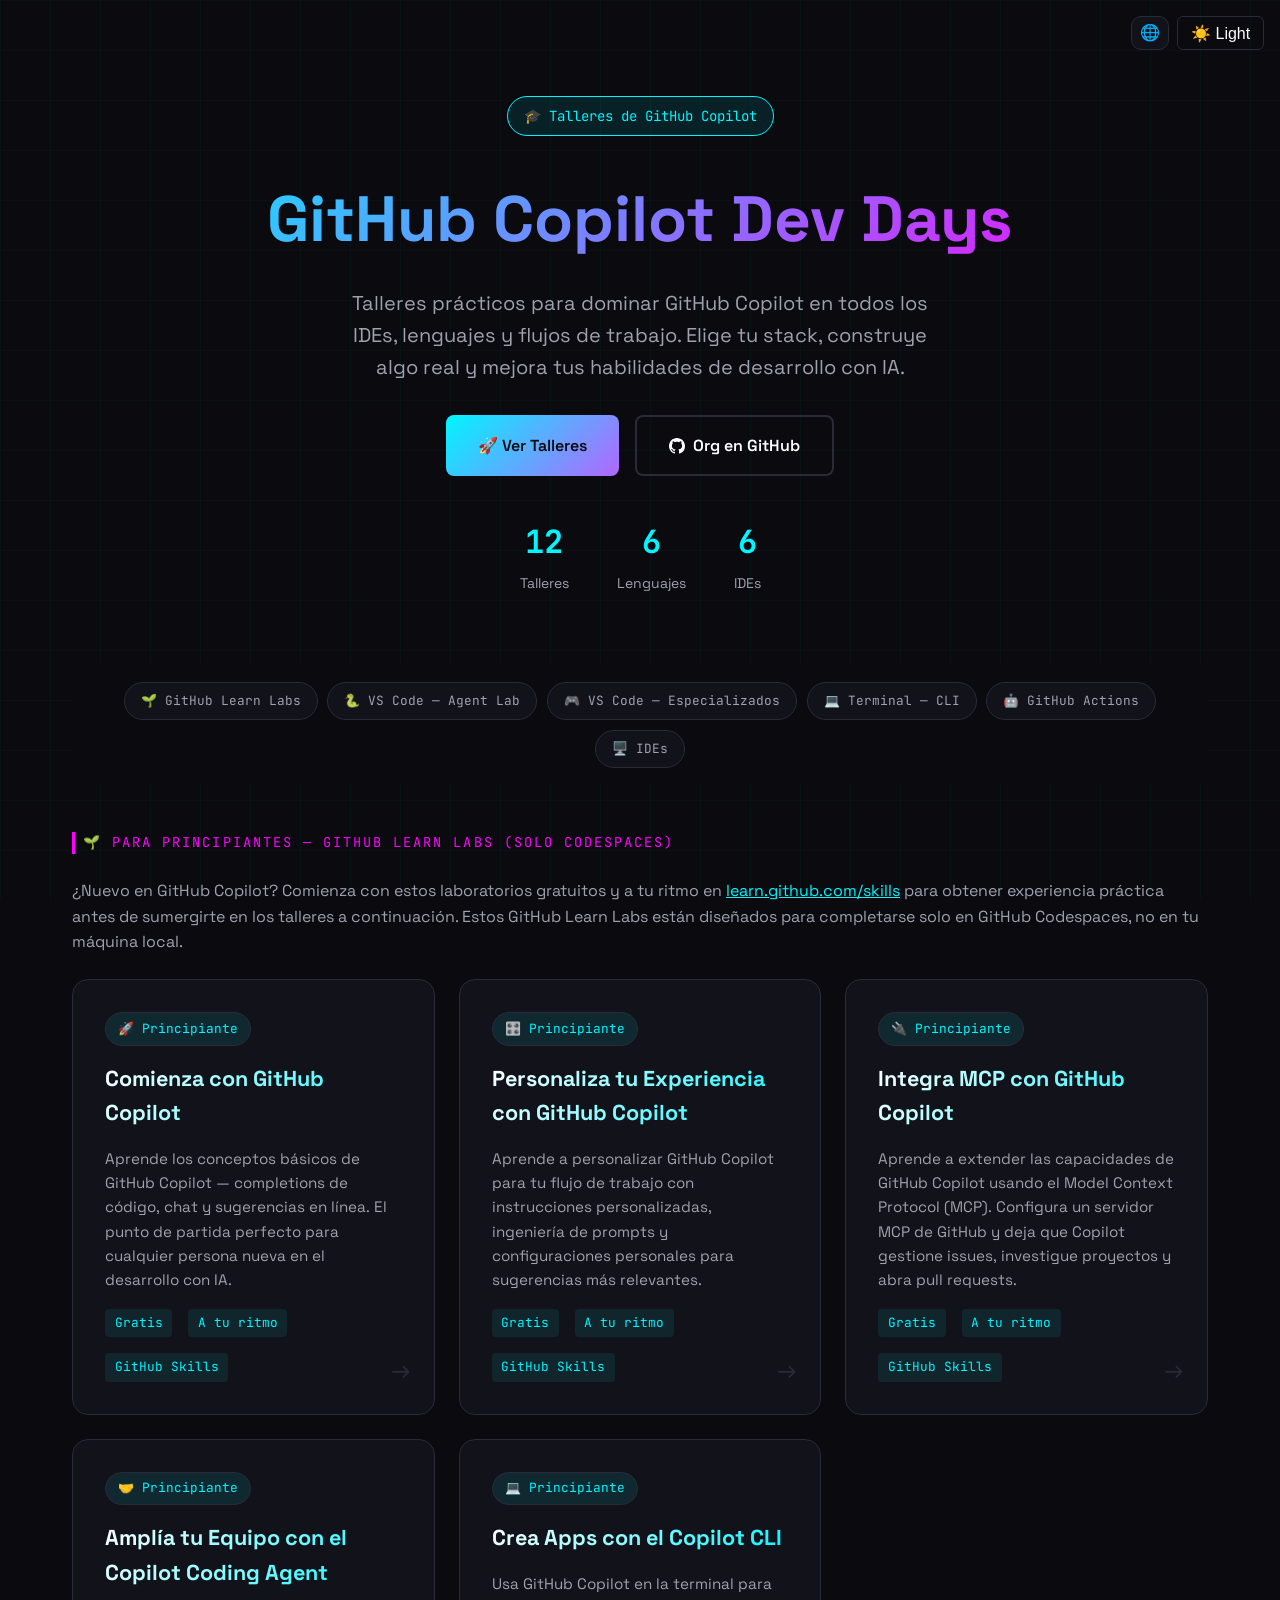
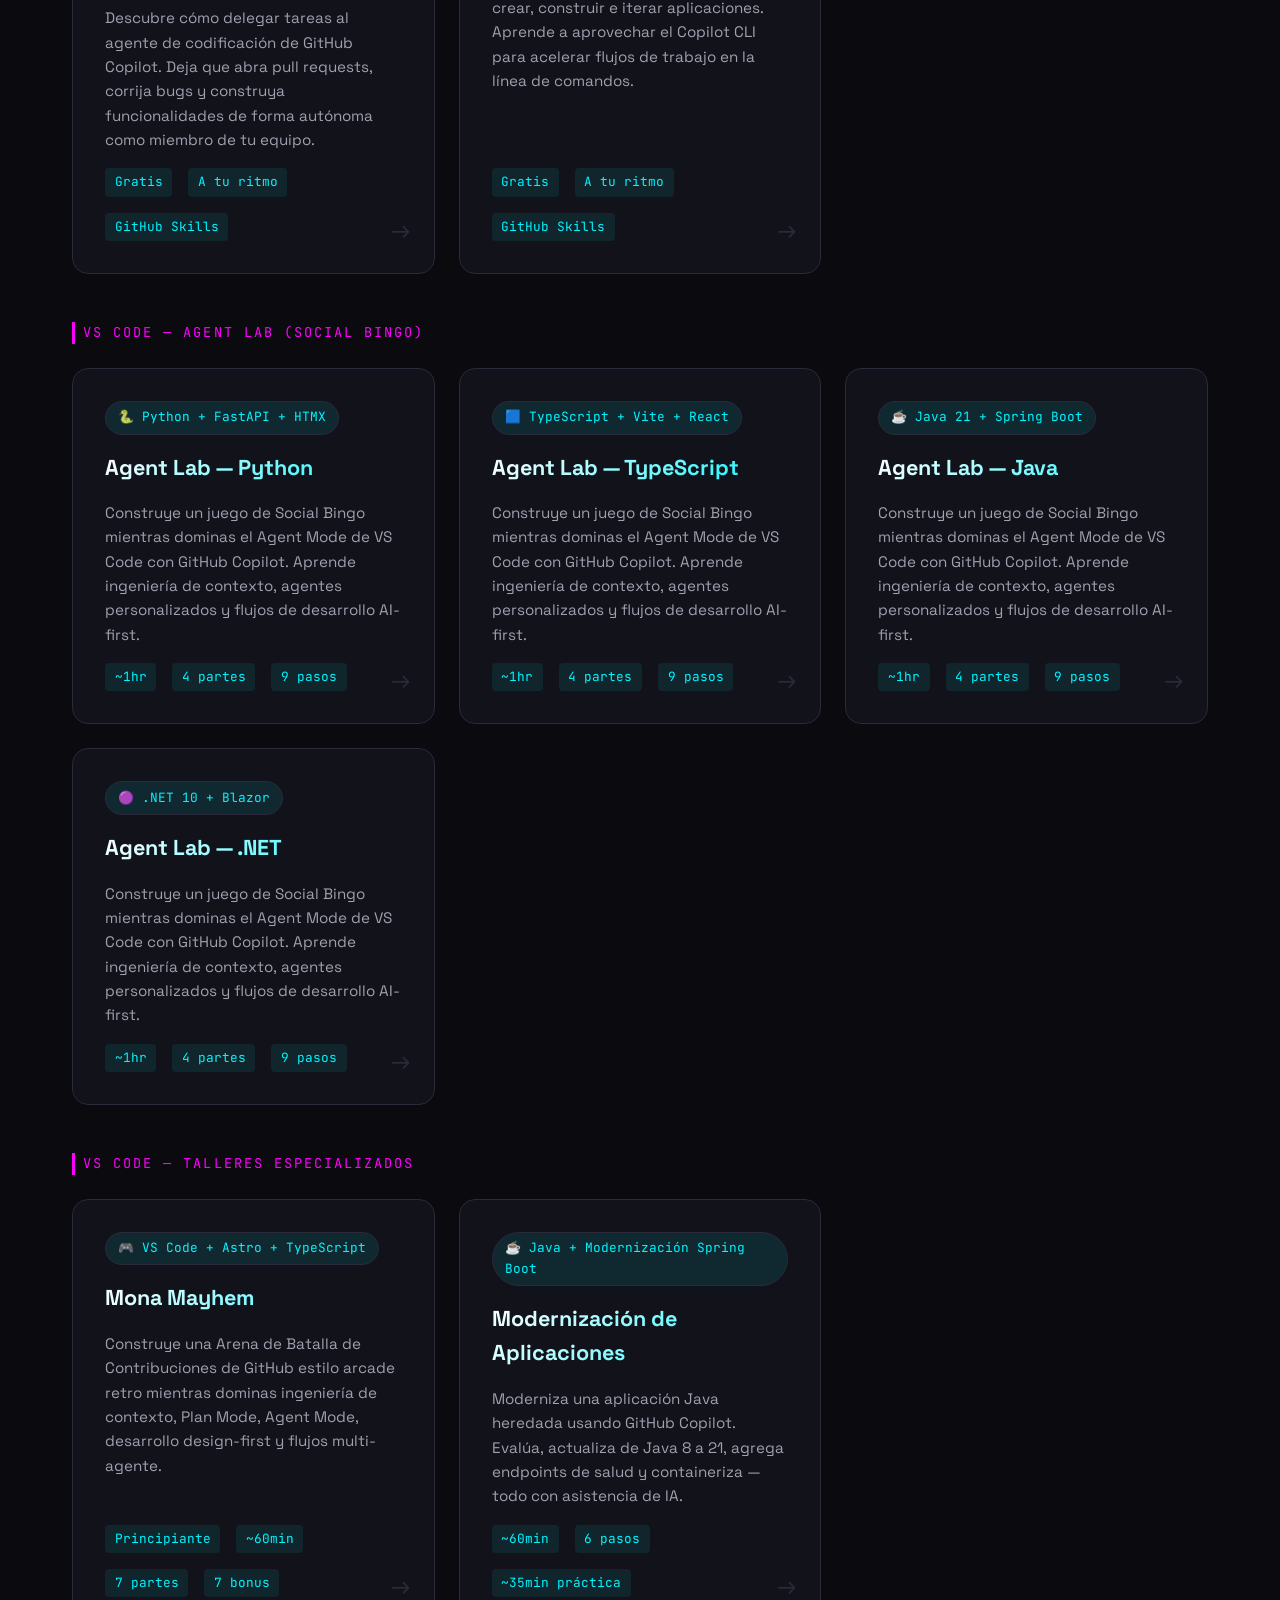
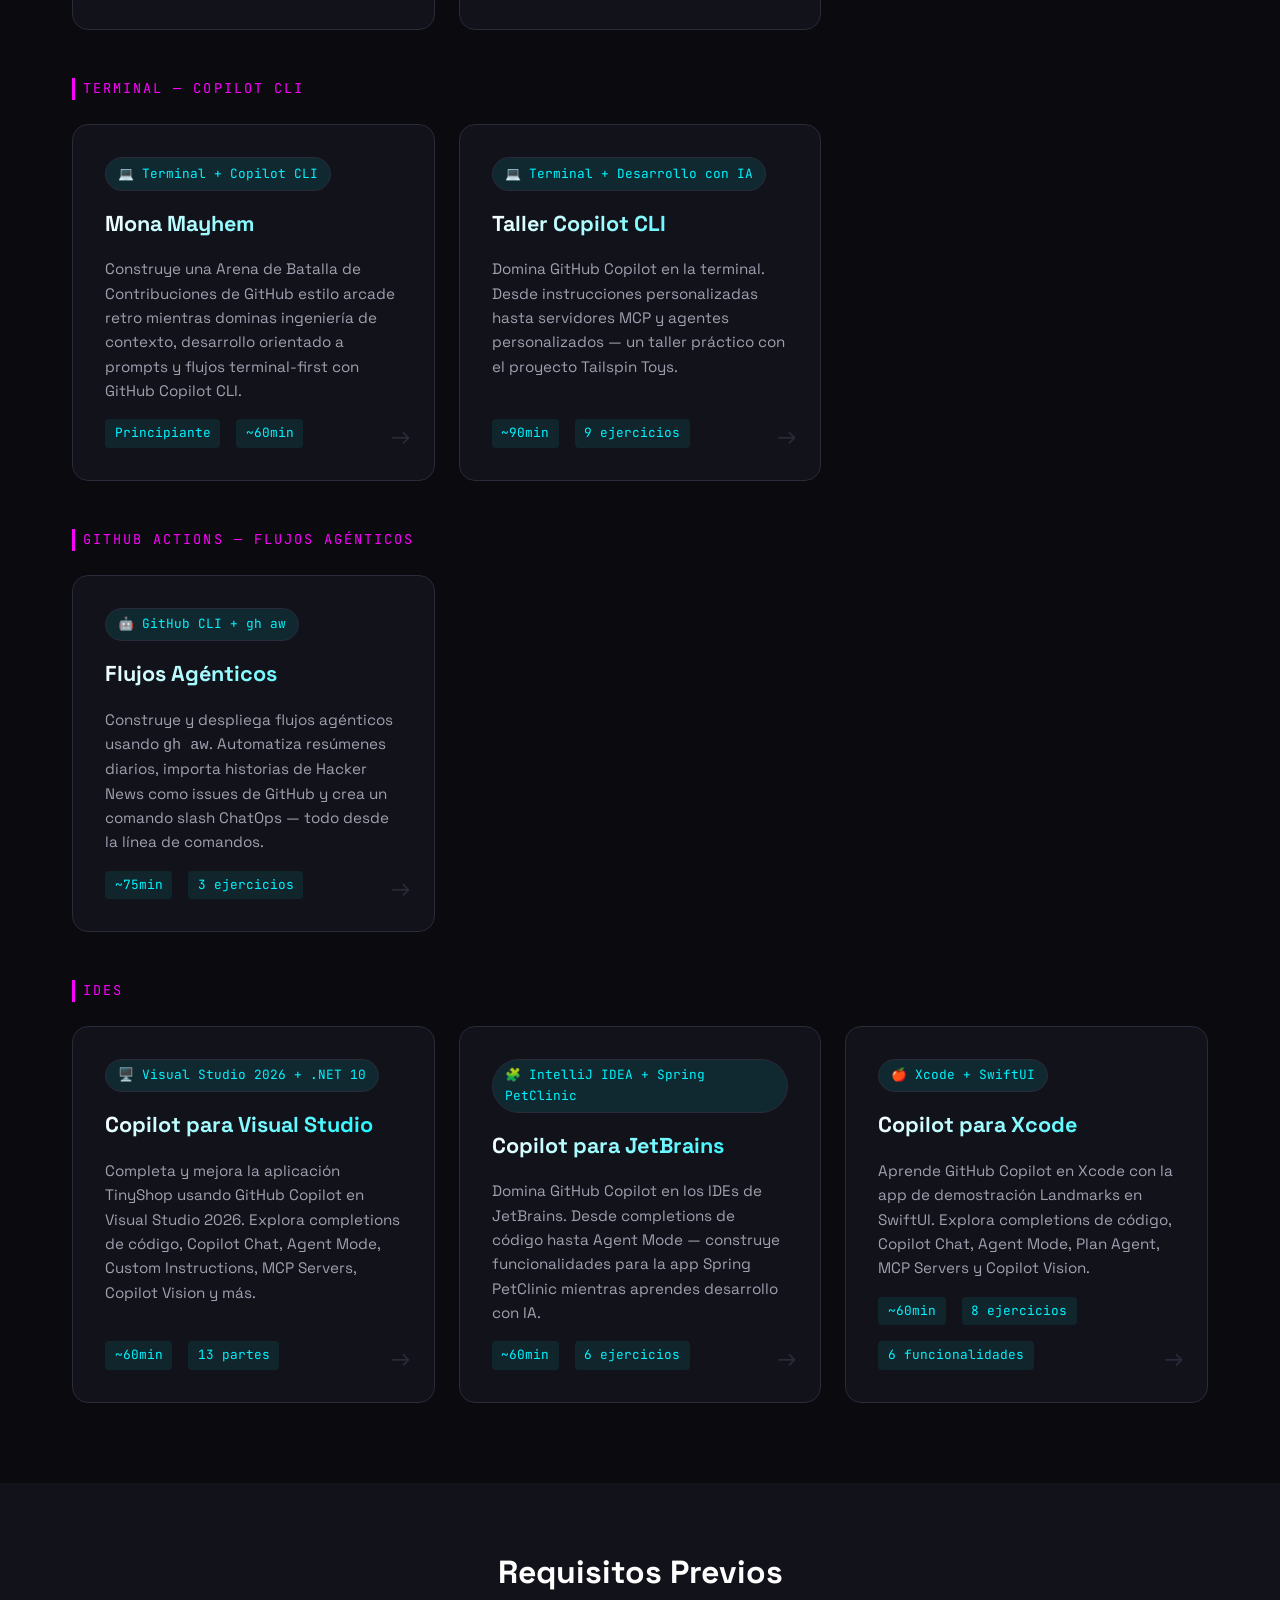
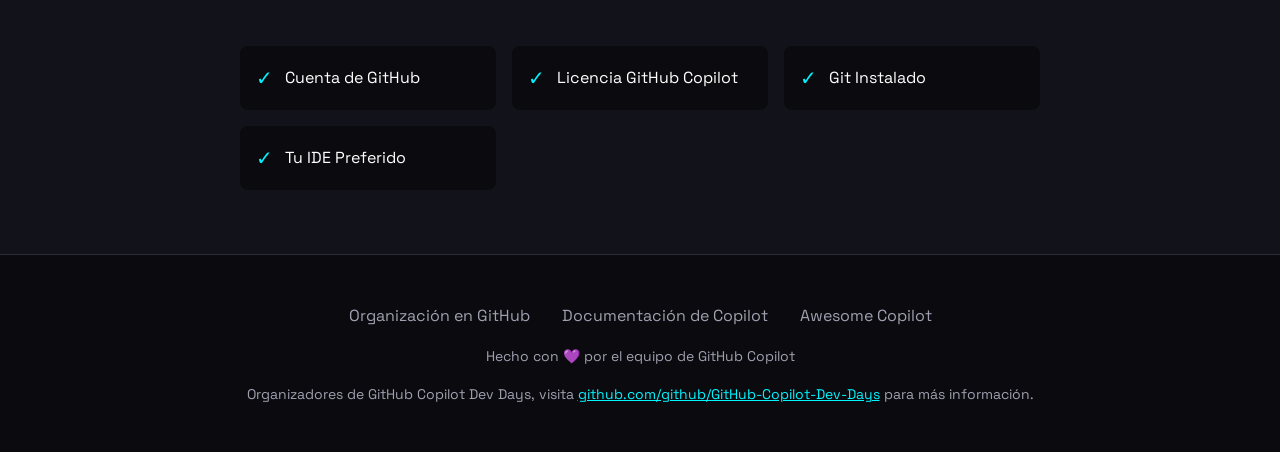
==== es/index.html @ 0be48397 "Add Brazilian Portuguese (pt_BR) and Spanish (es) localization - Locale picker UI (🌐 globe dropdown)" ====
<!DOCTYPE html>
<html lang="es">
<head>
    <!-- Google tag (gtag.js) -->
    <script async src="https://www.googletagmanager.com/gtag/js?id=G-LSC44NDPLQ"></script>
    <script>
      window.dataLayer = window.dataLayer || [];
      function gtag(){dataLayer.push(arguments);}
      gtag('js', new Date());
      gtag('config', 'G-LSC44NDPLQ');
    </script>
    <meta charset="UTF-8">
    <meta name="viewport" content="width=device-width, initial-scale=1.0">
    <title>GitHub Copilot Dev Days</title>
    <link rel="preconnect" href="https://fonts.googleapis.com">
    <link href="https://fonts.googleapis.com/css2?family=Space+Grotesk:wght@400;500;600;700&family=JetBrains+Mono:wght@400;600&display=swap" rel="stylesheet">
    <link rel="stylesheet" href="../styles.css">
    <link rel="stylesheet" href="../light-theme.css">
    <script src="../theme-toggle.js"></script>
    <link rel="alternate" hreflang="en" href="https://copilot-dev-days.github.io/">
    <link rel="alternate" hreflang="pt-BR" href="https://copilot-dev-days.github.io/pt_BR/">
    <link rel="alternate" hreflang="es" href="https://copilot-dev-days.github.io/es/">
    <link rel="alternate" hreflang="x-default" href="https://copilot-dev-days.github.io/">
    <style>
        .workshop-grid { display: grid; grid-template-columns: repeat(auto-fill, minmax(340px, 1fr)); gap: 1.5rem; max-width: 1200px; margin: 0 auto; }
        .workshop-card { background: var(--bg-card); border: 1px solid var(--border-color); border-radius: 16px; padding: 2rem; text-decoration: none; color: inherit; transition: all 0.3s ease; display: flex; flex-direction: column; gap: 1rem; position: relative; overflow: hidden; }
        .workshop-card:hover { border-color: var(--neon-magenta); transform: translateY(-6px); box-shadow: 0 20px 60px rgba(255,0,255,0.15); }
        .workshop-card::before { content: ''; position: absolute; top: 0; left: 0; right: 0; height: 3px; background: linear-gradient(90deg, var(--neon-cyan), var(--neon-magenta)); opacity: 0; transition: opacity 0.3s ease; }
        .workshop-card:hover::before { opacity: 1; }
        .card-badge { display: inline-block; padding: 0.35rem 0.75rem; background: rgba(0,245,255,0.1); border: 1px solid var(--border-color); border-radius: 50px; font-size: 0.8rem; color: var(--neon-cyan); font-family: 'JetBrains Mono', monospace; width: fit-content; }
        .card-title { font-size: 1.35rem; font-weight: 700; background: linear-gradient(135deg, var(--text-primary), var(--neon-cyan)); -webkit-background-clip: text; -webkit-text-fill-color: transparent; background-clip: text; }
        .card-desc { color: var(--text-secondary); font-size: 0.95rem; line-height: 1.6; flex: 1; }
        .card-meta { display: flex; gap: 1rem; flex-wrap: wrap; margin-top: auto; }
        .card-tag { font-family: 'JetBrains Mono', monospace; font-size: 0.8rem; color: var(--neon-cyan); padding: 0.25rem 0.6rem; background: rgba(0,245,255,0.08); border-radius: 4px; }
        .card-arrow { position: absolute; bottom: 1.5rem; right: 1.5rem; font-size: 1.5rem; color: var(--border-color); transition: all 0.3s ease; }
        .workshop-card:hover .card-arrow { color: var(--neon-magenta); transform: translateX(4px); }
        .section-subtitle { text-align: center; color: var(--text-secondary); max-width: 700px; margin: -1.5rem auto 3rem; font-size: 1.1rem; }
        .category-label { font-size: 0.85rem; text-transform: uppercase; letter-spacing: 0.15em; color: var(--neon-magenta); font-family: 'JetBrains Mono', monospace; margin-bottom: 1.5rem; padding-left: 0.5rem; border-left: 3px solid var(--neon-magenta); }
        .category-section { margin-bottom: 3rem; scroll-margin-top: 5rem; }
        .learn-labs-intro { text-align: left; margin: 0 0 1.5rem; color: var(--text-secondary); font-size: 1rem; line-height: 1.6; }
        .category-nav { display: flex; flex-wrap: wrap; justify-content: center; gap: 0.6rem; max-width: 1200px; margin: 0 auto 3rem; padding: 0 2rem; position: sticky; top: 0; z-index: 100; background: var(--bg-dark); padding-top: 1rem; padding-bottom: 1rem; }
        [data-theme="light"] .category-nav { background: var(--bg-dark); }
        .category-pill { display: inline-flex; align-items: center; gap: 0.4rem; padding: 0.5rem 1rem; background: var(--bg-card); border: 1px solid var(--border-color); border-radius: 50px; color: var(--text-secondary); font-family: 'JetBrains Mono', monospace; font-size: 0.8rem; text-decoration: none; transition: all 0.3s ease; cursor: pointer; white-space: nowrap; }
        .category-pill:hover, .category-pill.active { border-color: var(--neon-cyan); color: var(--neon-cyan); background: rgba(0,245,255,0.08); }
        @media (max-width: 768px) { .category-nav { gap: 0.4rem; } .category-pill { font-size: 0.7rem; padding: 0.4rem 0.75rem; } }
        .org-link { display: inline-flex; align-items: center; gap: 0.5rem; color: var(--text-secondary); text-decoration: none; font-size: 0.9rem; transition: color 0.3s ease; }
        .org-link:hover { color: var(--neon-cyan); }
        .org-link svg { width: 20px; height: 20px; fill: currentColor; }
        @media (max-width: 768px) {
            .workshop-grid { grid-template-columns: 1fr; }
        }
    </style>
</head>
<body>
    <div style="position:fixed;top:1rem;right:1rem;z-index:1000;display:flex;gap:0.5rem;align-items:center;">
        <div class="locale-picker" id="localePicker">
            <button type="button" class="locale-toggle" aria-haspopup="listbox" aria-expanded="false" aria-label="Seleccionar idioma">🌐</button>
            <ul role="listbox" aria-label="Idioma">
                <li role="option" data-locale="en" aria-selected="false">🇬🇧 English</li>
                <li role="option" data-locale="es" aria-selected="true" class="active">🇪🇸 Español</li>
                <li role="option" data-locale="pt-BR" aria-selected="false">🇧🇷 Português (Brasil)</li>
            </ul>
        </div>
        <button class="theme-toggle" onclick="toggleTheme()">☀️ Light</button>
    </div>

    <section class="hero">
        <div class="container">
            <div class="hero-badge">🎓 Talleres de GitHub Copilot</div>
            <h1>GitHub Copilot Dev Days</h1>
            <p class="hero-subtitle">Talleres prácticos para dominar GitHub Copilot en todos los IDEs, lenguajes y flujos de trabajo. Elige tu stack, construye algo real y mejora tus habilidades de desarrollo con IA.</p>
            <div class="hero-cta">
                <a href="#workshops" class="btn btn-primary">🚀 Ver Talleres</a>
                <a href="https://github.com/copilot-dev-days" class="btn btn-secondary" target="_blank">
                    <svg width="16" height="16" viewBox="0 0 16 16" fill="currentColor"><path d="M8 0C3.58 0 0 3.58 0 8c0 3.54 2.29 6.53 5.47 7.59.4.07.55-.17.55-.38 0-.19-.01-.82-.01-1.49-2.01.37-2.53-.49-2.69-.94-.09-.23-.48-.94-.82-1.13-.28-.15-.68-.52-.01-.53.63-.01 1.08.58 1.23.82.72 1.21 1.87.87 2.33.66.07-.52.28-.87.51-1.07-1.78-.2-3.64-.89-3.64-3.95 0-.87.31-1.59.82-2.15-.08-.2-.36-1.02.08-2.12 0 0 .67-.21 2.2.82.64-.18 1.32-.27 2-.27.68 0 1.36.09 2 .27 1.53-1.04 2.2-.82 2.2-.82.44 1.1.16 1.92.08 2.12.51.56.82 1.27.82 2.15 0 3.07-1.87 3.75-3.65 3.95.29.25.54.73.54 1.48 0 1.07-.01 1.93-.01 2.2 0 .21.15.46.55.38A8.013 8.013 0 0016 8c0-4.42-3.58-8-8-8z"/></svg>
                    Org en GitHub
                </a>
            </div>
            <div class="stats">
                <div class="stat">
                    <div class="stat-value">12</div>
                    <div class="stat-label">Talleres</div>
                </div>
                <div class="stat">
                    <div class="stat-value">6</div>
                    <div class="stat-label">Lenguajes</div>
                </div>
                <div class="stat">
                    <div class="stat-value">6</div>
                    <div class="stat-label">IDEs</div>
                </div>
            </div>
        </div>
    </section>

    <section class="features" id="workshops">
        <div class="container">
            <nav class="category-nav" aria-label="Categorías de talleres">
                <a href="#cat-learn-labs" class="category-pill">🌱 GitHub Learn Labs</a>
                <a href="#cat-agent-lab" class="category-pill">🐍 VS Code — Agent Lab</a>
                <a href="#cat-specialized" class="category-pill">🎮 VS Code — Especializados</a>
                <a href="#cat-terminal" class="category-pill">💻 Terminal — CLI</a>
                <a href="#cat-actions" class="category-pill">🤖 GitHub Actions</a>
                <a href="#cat-ides" class="category-pill">🖥️ IDEs</a>
            </nav>

            <div class="category-section" id="cat-learn-labs">
                <div class="category-label">🌱 Para Principiantes — GitHub Learn Labs (solo Codespaces)</div>
                <p class="learn-labs-intro">¿Nuevo en GitHub Copilot? Comienza con estos laboratorios gratuitos y a tu ritmo en <a href="https://learn.github.com/skills" target="_blank" style="color:var(--neon-cyan);">learn.github.com/skills</a> para obtener experiencia práctica antes de sumergirte en los talleres a continuación. Estos GitHub Learn Labs están diseñados para completarse solo en GitHub Codespaces, no en tu máquina local.</p>
                <div class="workshop-grid">
                    <a href="https://github.com/skills/getting-started-with-github-copilot" class="workshop-card" target="_blank">
                        <span class="card-badge">🚀 Principiante</span>
                        <div class="card-title">Comienza con GitHub Copilot</div>
                        <p class="card-desc">Aprende los conceptos básicos de GitHub Copilot — completions de código, chat y sugerencias en línea. El punto de partida perfecto para cualquier persona nueva en el desarrollo con IA.</p>
                        <div class="card-meta">
                            <span class="card-tag">Gratis</span>
                            <span class="card-tag">A tu ritmo</span>
                            <span class="card-tag">GitHub Skills</span>
                        </div>
                        <span class="card-arrow">→</span>
                    </a>
                    <a href="https://github.com/skills/customize-your-github-copilot-experience" class="workshop-card" target="_blank">
                        <span class="card-badge">🎛️ Principiante</span>
                        <div class="card-title">Personaliza tu Experiencia con GitHub Copilot</div>
                        <p class="card-desc">Aprende a personalizar GitHub Copilot para tu flujo de trabajo con instrucciones personalizadas, ingeniería de prompts y configuraciones personales para sugerencias más relevantes.</p>
                        <div class="card-meta">
                            <span class="card-tag">Gratis</span>
                            <span class="card-tag">A tu ritmo</span>
                            <span class="card-tag">GitHub Skills</span>
                        </div>
                        <span class="card-arrow">→</span>
                    </a>
                    <a href="https://github.com/skills/integrate-mcp-with-copilot" class="workshop-card" target="_blank">
                        <span class="card-badge">🔌 Principiante</span>
                        <div class="card-title">Integra MCP con GitHub Copilot</div>
                        <p class="card-desc">Aprende a extender las capacidades de GitHub Copilot usando el Model Context Protocol (MCP). Configura un servidor MCP de GitHub y deja que Copilot gestione issues, investigue proyectos y abra pull requests.</p>
                        <div class="card-meta">
                            <span class="card-tag">Gratis</span>
                            <span class="card-tag">A tu ritmo</span>
                            <span class="card-tag">GitHub Skills</span>
                        </div>
                        <span class="card-arrow">→</span>
                    </a>
                    <a href="https://github.com/skills/expand-your-team-with-copilot" class="workshop-card" target="_blank">
                        <span class="card-badge">🤝 Principiante</span>
                        <div class="card-title">Amplía tu Equipo con el Copilot Coding Agent</div>
                        <p class="card-desc">Descubre cómo delegar tareas al agente de codificación de GitHub Copilot. Deja que abra pull requests, corrija bugs y construya funcionalidades de forma autónoma como miembro de tu equipo.</p>
                        <div class="card-meta">
                            <span class="card-tag">Gratis</span>
                            <span class="card-tag">A tu ritmo</span>
                            <span class="card-tag">GitHub Skills</span>
                        </div>
                        <span class="card-arrow">→</span>
                    </a>
                    <a href="https://github.com/skills/create-applications-with-the-copilot-cli" class="workshop-card" target="_blank">
                        <span class="card-badge">💻 Principiante</span>
                        <div class="card-title">Crea Apps con el Copilot CLI</div>
                        <p class="card-desc">Usa GitHub Copilot en la terminal para crear, construir e iterar aplicaciones. Aprende a aprovechar el Copilot CLI para acelerar flujos de trabajo en la línea de comandos.</p>
                        <div class="card-meta">
                            <span class="card-tag">Gratis</span>
                            <span class="card-tag">A tu ritmo</span>
                            <span class="card-tag">GitHub Skills</span>
                        </div>
                        <span class="card-arrow">→</span>
                    </a>
                </div>
            </div>

            <div class="category-section" id="cat-agent-lab">
                <div class="category-label">VS Code — Agent Lab (Social Bingo)</div>
                <div class="workshop-grid">
                    <a href="https://copilot-dev-days.github.io/agent-lab-python/es/" class="workshop-card">
                        <span class="card-badge">🐍 Python + FastAPI + HTMX</span>
                        <div class="card-title">Agent Lab — Python</div>
                        <p class="card-desc">Construye un juego de Social Bingo mientras dominas el Agent Mode de VS Code con GitHub Copilot. Aprende ingeniería de contexto, agentes personalizados y flujos de desarrollo AI-first.</p>
                        <div class="card-meta">
                            <span class="card-tag">~1hr</span>
                            <span class="card-tag">4 partes</span>
                            <span class="card-tag">9 pasos</span>
                        </div>
                        <span class="card-arrow">→</span>
                    </a>
                    <a href="https://copilot-dev-days.github.io/agent-lab-typescript/es/" class="workshop-card">
                        <span class="card-badge">🟦 TypeScript + Vite + React</span>
                        <div class="card-title">Agent Lab — TypeScript</div>
                        <p class="card-desc">Construye un juego de Social Bingo mientras dominas el Agent Mode de VS Code con GitHub Copilot. Aprende ingeniería de contexto, agentes personalizados y flujos de desarrollo AI-first.</p>
                        <div class="card-meta">
                            <span class="card-tag">~1hr</span>
                            <span class="card-tag">4 partes</span>
                            <span class="card-tag">9 pasos</span>
                        </div>
                        <span class="card-arrow">→</span>
                    </a>
                    <a href="https://copilot-dev-days.github.io/agent-lab-java/es/" class="workshop-card">
                        <span class="card-badge">☕ Java 21 + Spring Boot</span>
                        <div class="card-title">Agent Lab — Java</div>
                        <p class="card-desc">Construye un juego de Social Bingo mientras dominas el Agent Mode de VS Code con GitHub Copilot. Aprende ingeniería de contexto, agentes personalizados y flujos de desarrollo AI-first.</p>
                        <div class="card-meta">
                            <span class="card-tag">~1hr</span>
                            <span class="card-tag">4 partes</span>
                            <span class="card-tag">9 pasos</span>
                        </div>
                        <span class="card-arrow">→</span>
                    </a>
                    <a href="https://copilot-dev-days.github.io/agent-lab-dotnet/es/" class="workshop-card">
                        <span class="card-badge">🟣 .NET 10 + Blazor</span>
                        <div class="card-title">Agent Lab — .NET</div>
                        <p class="card-desc">Construye un juego de Social Bingo mientras dominas el Agent Mode de VS Code con GitHub Copilot. Aprende ingeniería de contexto, agentes personalizados y flujos de desarrollo AI-first.</p>
                        <div class="card-meta">
                            <span class="card-tag">~1hr</span>
                            <span class="card-tag">4 partes</span>
                            <span class="card-tag">9 pasos</span>
                        </div>
                        <span class="card-arrow">→</span>
                    </a>
                </div>
            </div>

            <div class="category-section" id="cat-specialized">
                <div class="category-label">VS Code — Talleres Especializados</div>
                <div class="workshop-grid">
                    <a href="https://copilot-dev-days.github.io/mona-mayhem/?track=vscode" class="workshop-card">
                        <span class="card-badge">🎮 VS Code + Astro + TypeScript</span>
                        <div class="card-title">Mona Mayhem</div>
                        <p class="card-desc">Construye una Arena de Batalla de Contribuciones de GitHub estilo arcade retro mientras dominas ingeniería de contexto, Plan Mode, Agent Mode, desarrollo design-first y flujos multi-agente.</p>
                        <div class="card-meta">
                            <span class="card-tag">Principiante</span>
                            <span class="card-tag">~60min</span>
                            <span class="card-tag">7 partes</span>
                            <span class="card-tag">7 bonus</span>
                        </div>
                        <span class="card-arrow">→</span>
                    </a>
                    <a href="https://copilot-dev-days.github.io/appmod-workshop-java/es/" class="workshop-card">
                        <span class="card-badge">☕ Java + Modernización Spring Boot</span>
                        <div class="card-title">Modernización de Aplicaciones</div>
                        <p class="card-desc">Moderniza una aplicación Java heredada usando GitHub Copilot. Evalúa, actualiza de Java 8 a 21, agrega endpoints de salud y containeriza — todo con asistencia de IA.</p>
                        <div class="card-meta">
                            <span class="card-tag">~60min</span>
                            <span class="card-tag">6 pasos</span>
                            <span class="card-tag">~35min práctica</span>
                        </div>
                        <span class="card-arrow">→</span>
                    </a>
                </div>
            </div>

            <div class="category-section" id="cat-terminal">
                <div class="category-label">Terminal — Copilot CLI</div>
                <div class="workshop-grid">
                    <a href="https://copilot-dev-days.github.io/mona-mayhem/?track=cli" class="workshop-card">
                        <span class="card-badge">💻 Terminal + Copilot CLI</span>
                        <div class="card-title">Mona Mayhem</div>
                        <p class="card-desc">Construye una Arena de Batalla de Contribuciones de GitHub estilo arcade retro mientras dominas ingeniería de contexto, desarrollo orientado a prompts y flujos terminal-first con GitHub Copilot CLI.</p>
                        <div class="card-meta">
                            <span class="card-tag">Principiante</span>
                            <span class="card-tag">~60min</span>
                        </div>
                        <span class="card-arrow">→</span>
                    </a>
                    <a href="https://copilot-dev-days.github.io/tailspin-toys-workshop/es/" class="workshop-card">
                        <span class="card-badge">💻 Terminal + Desarrollo con IA</span>
                        <div class="card-title">Taller Copilot CLI</div>
                        <p class="card-desc">Domina GitHub Copilot en la terminal. Desde instrucciones personalizadas hasta servidores MCP y agentes personalizados — un taller práctico con el proyecto Tailspin Toys.</p>
                        <div class="card-meta">
                            <span class="card-tag">~90min</span>
                            <span class="card-tag">9 ejercicios</span>
                        </div>
                        <span class="card-arrow">→</span>
                    </a>
                </div>
            </div>

            <div class="category-section" id="cat-actions">
                <div class="category-label">GitHub Actions — Flujos Agénticos</div>
                <div class="workshop-grid">
                    <a href="https://copilot-dev-days.github.io/agentic-workflows-workshop/es/" class="workshop-card">
                        <span class="card-badge">🤖 GitHub CLI + gh aw</span>
                        <div class="card-title">Flujos Agénticos</div>
                        <p class="card-desc">Construye y despliega flujos agénticos usando <code>gh aw</code>. Automatiza resúmenes diarios, importa historias de Hacker News como issues de GitHub y crea un comando slash ChatOps — todo desde la línea de comandos.</p>
                        <div class="card-meta">
                            <span class="card-tag">~75min</span>
                            <span class="card-tag">3 ejercicios</span>
                        </div>
                        <span class="card-arrow">→</span>
                    </a>
                </div>
            </div>

            <div class="category-section" id="cat-ides">
                <div class="category-label">IDEs</div>
                <div class="workshop-grid">
                    <a href="https://dotnet-presentations.github.io/visual-studio-github-copilot-lab/" class="workshop-card">
                        <span class="card-badge">🖥️ Visual Studio 2026 + .NET 10</span>
                        <div class="card-title">Copilot para Visual Studio</div>
                        <p class="card-desc">Completa y mejora la aplicación TinyShop usando GitHub Copilot en Visual Studio 2026. Explora completions de código, Copilot Chat, Agent Mode, Custom Instructions, MCP Servers, Copilot Vision y más.</p>
                        <div class="card-meta">
                            <span class="card-tag">~60min</span>
                            <span class="card-tag">13 partes</span>
                        </div>
                        <span class="card-arrow">→</span>
                    </a>
                    <a href="https://copilot-dev-days.github.io/jetbrains-workshop/es/" class="workshop-card">
                        <span class="card-badge">🧩 IntelliJ IDEA + Spring PetClinic</span>
                        <div class="card-title">Copilot para JetBrains</div>
                        <p class="card-desc">Domina GitHub Copilot en los IDEs de JetBrains. Desde completions de código hasta Agent Mode — construye funcionalidades para la app Spring PetClinic mientras aprendes desarrollo con IA.</p>
                        <div class="card-meta">
                            <span class="card-tag">~60min</span>
                            <span class="card-tag">6 ejercicios</span>
                        </div>
                        <span class="card-arrow">→</span>
                    </a>
                    <a href="https://copilot-dev-days.github.io/xcode-workshop/es/" class="workshop-card">
                        <span class="card-badge">🍎 Xcode + SwiftUI</span>
                        <div class="card-title">Copilot para Xcode</div>
                        <p class="card-desc">Aprende GitHub Copilot en Xcode con la app de demostración Landmarks en SwiftUI. Explora completions de código, Copilot Chat, Agent Mode, Plan Agent, MCP Servers y Copilot Vision.</p>
                        <div class="card-meta">
                            <span class="card-tag">~60min</span>
                            <span class="card-tag">8 ejercicios</span>
                            <span class="card-tag">6 funcionalidades</span>
                        </div>
                        <span class="card-arrow">→</span>
                    </a>
                </div>
            </div>
        </div>
    </section>

    <section class="prereqs">
        <div class="container">
            <h2 class="section-title">Requisitos Previos</h2>
            <div class="prereqs-grid">
                <div class="prereq-item">
                    <span class="prereq-check">✓</span>
                    <span>Cuenta de GitHub</span>
                </div>
                <div class="prereq-item">
                    <span class="prereq-check">✓</span>
                    <span>Licencia GitHub Copilot</span>
                </div>
                <div class="prereq-item">
                    <span class="prereq-check">✓</span>
                    <span>Git Instalado</span>
                </div>
                <div class="prereq-item">
                    <span class="prereq-check">✓</span>
                    <span>Tu IDE Preferido</span>
                </div>
            </div>
        </div>
    </section>

    <footer>
        <div class="container">
            <div class="footer-links">
                <a href="https://github.com/copilot-dev-days" target="_blank">Organización en GitHub</a>
                <a href="https://docs.github.com/en/copilot" target="_blank">Documentación de Copilot</a>
                <a href="https://github.com/github/awesome-copilot" target="_blank">Awesome Copilot</a>
            </div>
            <p class="footer-credit">Hecho con 💜 por el equipo de GitHub Copilot</p>
            <p class="footer-credit" style="margin-top: 1rem;">Organizadores de GitHub Copilot Dev Days, visita <a href="https://github.com/github/GitHub-Copilot-Dev-Days/" target="_blank" style="color: var(--neon-cyan);">github.com/github/GitHub-Copilot-Dev-Days</a> para más información.</p>
        </div>
    </footer>
    <script>
        document.querySelectorAll('.category-pill').forEach(pill => {
            pill.addEventListener('click', e => {
                e.preventDefault();
                const target = document.querySelector(pill.getAttribute('href'));
                if (target) target.scrollIntoView({ behavior: 'smooth' });
            });
        });
        const pills = document.querySelectorAll('.category-pill');
        const sections = document.querySelectorAll('.category-section[id]');
        window.addEventListener('scroll', () => {
            let current = '';
            sections.forEach(s => { if (window.scrollY >= s.offsetTop - 120) current = s.id; });
            pills.forEach(p => p.classList.toggle('active', p.getAttribute('href') === '#' + current));
        });
    </script>
    <script>
(function () {
  var match = location.pathname.match(/^\/(pt_BR|es)\//);
  var locale = match ? match[1] : 'en';
  var picker = document.getElementById('localePicker');
  if (!picker) return;
  var toggleBtn = picker.querySelector('.locale-toggle');
  var list = picker.querySelector('ul');
  list.querySelectorAll('li').forEach(function(li) {
    var liLocale = li.dataset.locale === 'pt-BR' ? 'pt_BR' : li.dataset.locale;
    if (liLocale === locale) { li.classList.add('active'); li.setAttribute('aria-selected','true'); }
    else { li.classList.remove('active'); li.setAttribute('aria-selected','false'); }
  });
  function open() { list.style.display='block'; toggleBtn.setAttribute('aria-expanded','true'); }
  function close() { list.style.display='none'; toggleBtn.setAttribute('aria-expanded','false'); }
  toggleBtn.addEventListener('click', function(e) { e.stopPropagation(); list.style.display==='block' ? close() : open(); });
  document.addEventListener('click', close);
  document.addEventListener('keydown', function(e) { if (e.key==='Escape') close(); });
  list.querySelectorAll('li').forEach(function(li) {
    li.addEventListener('click', function(e) {
      e.stopPropagation();
      var target = li.dataset.locale === 'pt-BR' ? 'pt_BR' : li.dataset.locale;
      if (target === locale) { close(); return; }
      var path = location.pathname;
      if (locale !== 'en') path = path.replace(new RegExp('^/' + locale), '');
      if (target !== 'en') path = '/' + target + path;
      localStorage.setItem('preferred-locale', target);
      window.location.href = path;
    });
  });
})();
</script>
</body>
</html>
---- styles.css ----
:root {
    --bg-dark: #0a0a0f;
    --bg-card: #12121a;
    --neon-cyan: #00f5ff;
    --neon-magenta: #ff00ff;
    --neon-purple: #b366ff;
    --text-primary: #ffffff;
    --text-secondary: #a0a0b0;
    --border-color: #2a2a3a;
}
* { margin: 0; padding: 0; box-sizing: border-box; }
body { font-family: 'Space Grotesk', sans-serif; background: var(--bg-dark); color: var(--text-primary); line-height: 1.6; min-height: 100vh; }
body::before { content: ''; position: fixed; top: 0; left: 0; width: 100%; height: 100%; background: linear-gradient(90deg, rgba(0,245,255,0.03) 1px, transparent 1px), linear-gradient(rgba(0,245,255,0.03) 1px, transparent 1px); background-size: 50px 50px; pointer-events: none; z-index: -1; }
.container { max-width: 1200px; margin: 0 auto; padding: 0 2rem; }
.hero { padding: 6rem 0 2.5rem; text-align: center; position: relative; }
.hero-badge { display: inline-block; padding: 0.5rem 1rem; background: rgba(0,245,255,0.1); border: 1px solid var(--neon-cyan); border-radius: 50px; font-size: 0.875rem; color: var(--neon-cyan); margin-bottom: 2rem; font-family: 'JetBrains Mono', monospace; }
.hero h1 { font-size: clamp(2.5rem, 6vw, 4rem); font-weight: 700; margin-bottom: 1rem; background: linear-gradient(135deg, var(--neon-cyan), var(--neon-magenta)); -webkit-background-clip: text; -webkit-text-fill-color: transparent; background-clip: text; }
.hero-subtitle { font-size: 1.25rem; color: var(--text-secondary); max-width: 600px; margin: 0 auto 2rem; }
.hero-cta { display: flex; gap: 1rem; justify-content: center; flex-wrap: wrap; }
.btn { display: inline-flex; align-items: center; gap: 0.5rem; padding: 1rem 2rem; border-radius: 8px; font-weight: 600; text-decoration: none; transition: all 0.3s ease; font-size: 1rem; }
.btn-primary { background: linear-gradient(135deg, var(--neon-cyan), var(--neon-purple)); color: var(--bg-dark); }
.btn-primary:hover { transform: translateY(-2px); box-shadow: 0 10px 40px rgba(0,245,255,0.3); }
.btn-secondary { background: transparent; border: 2px solid var(--border-color); color: var(--text-primary); }
.btn-secondary:hover { border-color: var(--neon-cyan); color: var(--neon-cyan); }
.stats { display: flex; justify-content: center; gap: 3rem; margin-top: 2.5rem; flex-wrap: wrap; }
.stat { text-align: center; }
.stat-value { font-size: 2rem; font-weight: 700; color: var(--neon-cyan); font-family: 'JetBrains Mono', monospace; }
.stat-label { font-size: 0.875rem; color: var(--text-secondary); margin-top: 0.25rem; }
.features { padding: 2rem 0; }
.section-title { font-size: 2rem; text-align: center; margin-bottom: 3rem; }
.features-grid { display: grid; grid-template-columns: repeat(auto-fit, minmax(280px, 1fr)); gap: 1.5rem; }
.feature-card { background: var(--bg-card); border: 1px solid var(--border-color); border-radius: 12px; padding: 2rem; transition: all 0.3s ease; }
.feature-card:hover { border-color: var(--neon-cyan); transform: translateY(-4px); }
.feature-icon { font-size: 2.5rem; margin-bottom: 1rem; }
.feature-card h3 { font-size: 1.25rem; margin-bottom: 0.5rem; }
.feature-card p { color: var(--text-secondary); font-size: 0.95rem; }
.workshop { padding: 4rem 0; }
.parts-list { display: flex; flex-direction: column; gap: 1rem; max-width: 800px; margin: 0 auto; }
.part-card { display: flex; align-items: center; gap: 1.5rem; background: var(--bg-card); border: 1px solid var(--border-color); border-radius: 12px; padding: 1.5rem; text-decoration: none; color: inherit; transition: all 0.3s ease; }
.part-card:hover { border-color: var(--neon-magenta); background: rgba(255,0,255,0.05); }
.part-number { width: 50px; height: 50px; display: flex; align-items: center; justify-content: center; background: linear-gradient(135deg, var(--neon-cyan), var(--neon-magenta)); border-radius: 12px; font-weight: 700; font-size: 1.25rem; color: var(--bg-dark); flex-shrink: 0; }
.part-content { flex: 1; }
.part-content h3 { font-size: 1.1rem; margin-bottom: 0.25rem; }
.part-content p { color: var(--text-secondary); font-size: 0.9rem; }
.part-time { font-family: 'JetBrains Mono', monospace; font-size: 0.875rem; color: var(--neon-cyan); padding: 0.25rem 0.75rem; background: rgba(0,245,255,0.1); border-radius: 50px; }
.prereqs { padding: 4rem 0; background: var(--bg-card); }
.prereqs-grid { display: grid; grid-template-columns: repeat(auto-fit, minmax(200px, 1fr)); gap: 1rem; max-width: 800px; margin: 0 auto; }
.prereq-item { display: flex; align-items: center; gap: 0.75rem; padding: 1rem; background: var(--bg-dark); border-radius: 8px; }
.prereq-check { color: var(--neon-cyan); font-size: 1.25rem; }
footer { padding: 3rem 0; text-align: center; border-top: 1px solid var(--border-color); }
.footer-links { display: flex; justify-content: center; gap: 2rem; margin-bottom: 1rem; flex-wrap: wrap; }
.footer-links a { color: var(--text-secondary); text-decoration: none; transition: color 0.3s ease; }
.footer-links a:hover { color: var(--neon-cyan); }
.footer-credit { color: var(--text-secondary); font-size: 0.875rem; }
@media (max-width: 768px) {
    .hero { padding: 4rem 0 3rem; }
    .stats { gap: 2rem; }
    .part-card { flex-direction: column; text-align: center; }
    .part-time { margin-top: 0.5rem; }
}

/* --- Locale Picker --- */
.locale-picker { position: relative; display: inline-flex; }
.locale-toggle { display: flex; align-items: center; justify-content: center; padding: 8px; border-radius: 10px; border: 1px solid var(--border-color); background: var(--bg-card); color: var(--text-secondary); font-size: 1rem; line-height: 1; transition: all 0.2s; cursor: pointer; }
.locale-toggle:hover { background: var(--neon-magenta); color: #fff; border-color: var(--neon-magenta); }
.locale-picker ul { display: none; position: absolute; top: 100%; right: 0; margin: 4px 0 0; padding: 4px 0; list-style: none; background: var(--bg-card); border: 1px solid var(--border-color); border-radius: 10px; box-shadow: 0 4px 12px rgba(0,0,0,0.15); z-index: 100; min-width: 180px; }
.locale-picker li { padding: 8px 16px; cursor: pointer; font-size: 0.9rem; color: var(--text-primary); white-space: nowrap; transition: background 0.15s; }
.locale-picker li:hover { background: var(--neon-magenta); color: #fff; }
.locale-picker li.active { font-weight: 600; color: var(--neon-cyan); }
.locale-picker li.active:hover { color: #fff; }
---- light-theme.css ----
html[data-theme="light"] {
    --bg-dark: #f5f5f7;
    --bg-card: #ffffff;
    --bg-code: #f0f0f5;
    --neon-cyan: #0077b6;
    --neon-magenta: #c2185b;
    --neon-purple: #7b1fa2;
    --text-primary: #1a1a2e;
    --text-secondary: #555570;
    --border-color: #d0d0dd;
    --success-green: #2e7d32;
    --warning-yellow: #f9a825;
}

html[data-theme="light"] body::before {
    background: linear-gradient(90deg, rgba(0,119,182,0.05) 1px, transparent 1px),
                linear-gradient(rgba(0,119,182,0.05) 1px, transparent 1px);
}

html[data-theme="light"] .hero::before {
    background: radial-gradient(ellipse at 50% 0%, rgba(0,119,182,0.15), transparent 70%);
}

html[data-theme="light"] .header {
    background: rgba(245,245,247,0.95);
}

html[data-theme="light"] code,
html[data-theme="light"] pre {
    background: var(--bg-code);
    color: #1a1a2e;
}

html[data-theme="light"] .btn-secondary {
    border-color: var(--border-color);
    color: var(--text-primary);
}

html[data-theme="light"] .btn-secondary:hover {
    background: rgba(0,119,182,0.1);
    border-color: var(--neon-cyan);
}

html[data-theme="light"] .card {
    box-shadow: 0 2px 8px rgba(0,0,0,0.08);
}

.theme-toggle {
    background: none;
    border: 1px solid var(--border-color);
    color: var(--text-primary);
    cursor: pointer;
    padding: 0.4rem 0.8rem;
    border-radius: 6px;
    font-size: 1rem;
    transition: all 0.3s ease;
    display: inline-flex;
    align-items: center;
    gap: 0.4rem;
}

.theme-toggle:hover {
    border-color: var(--neon-cyan);
    color: var(--neon-cyan);
}
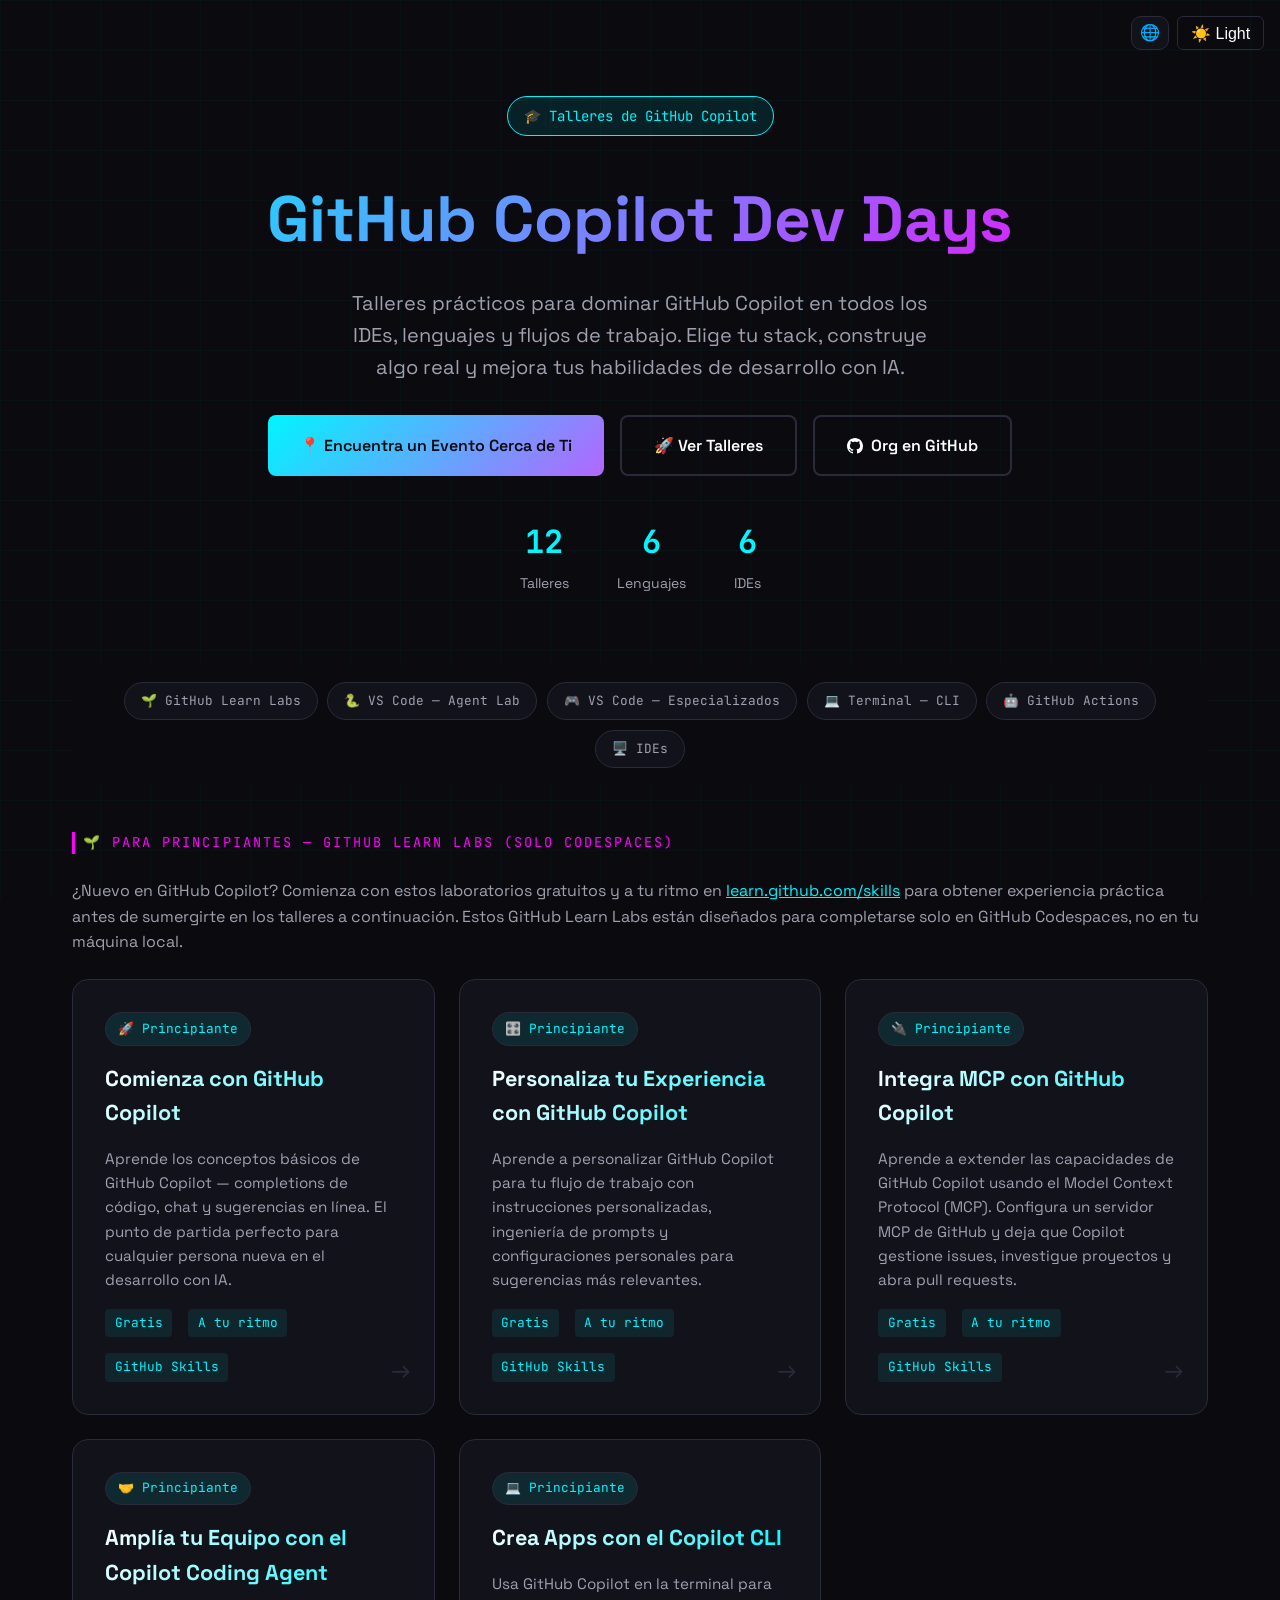
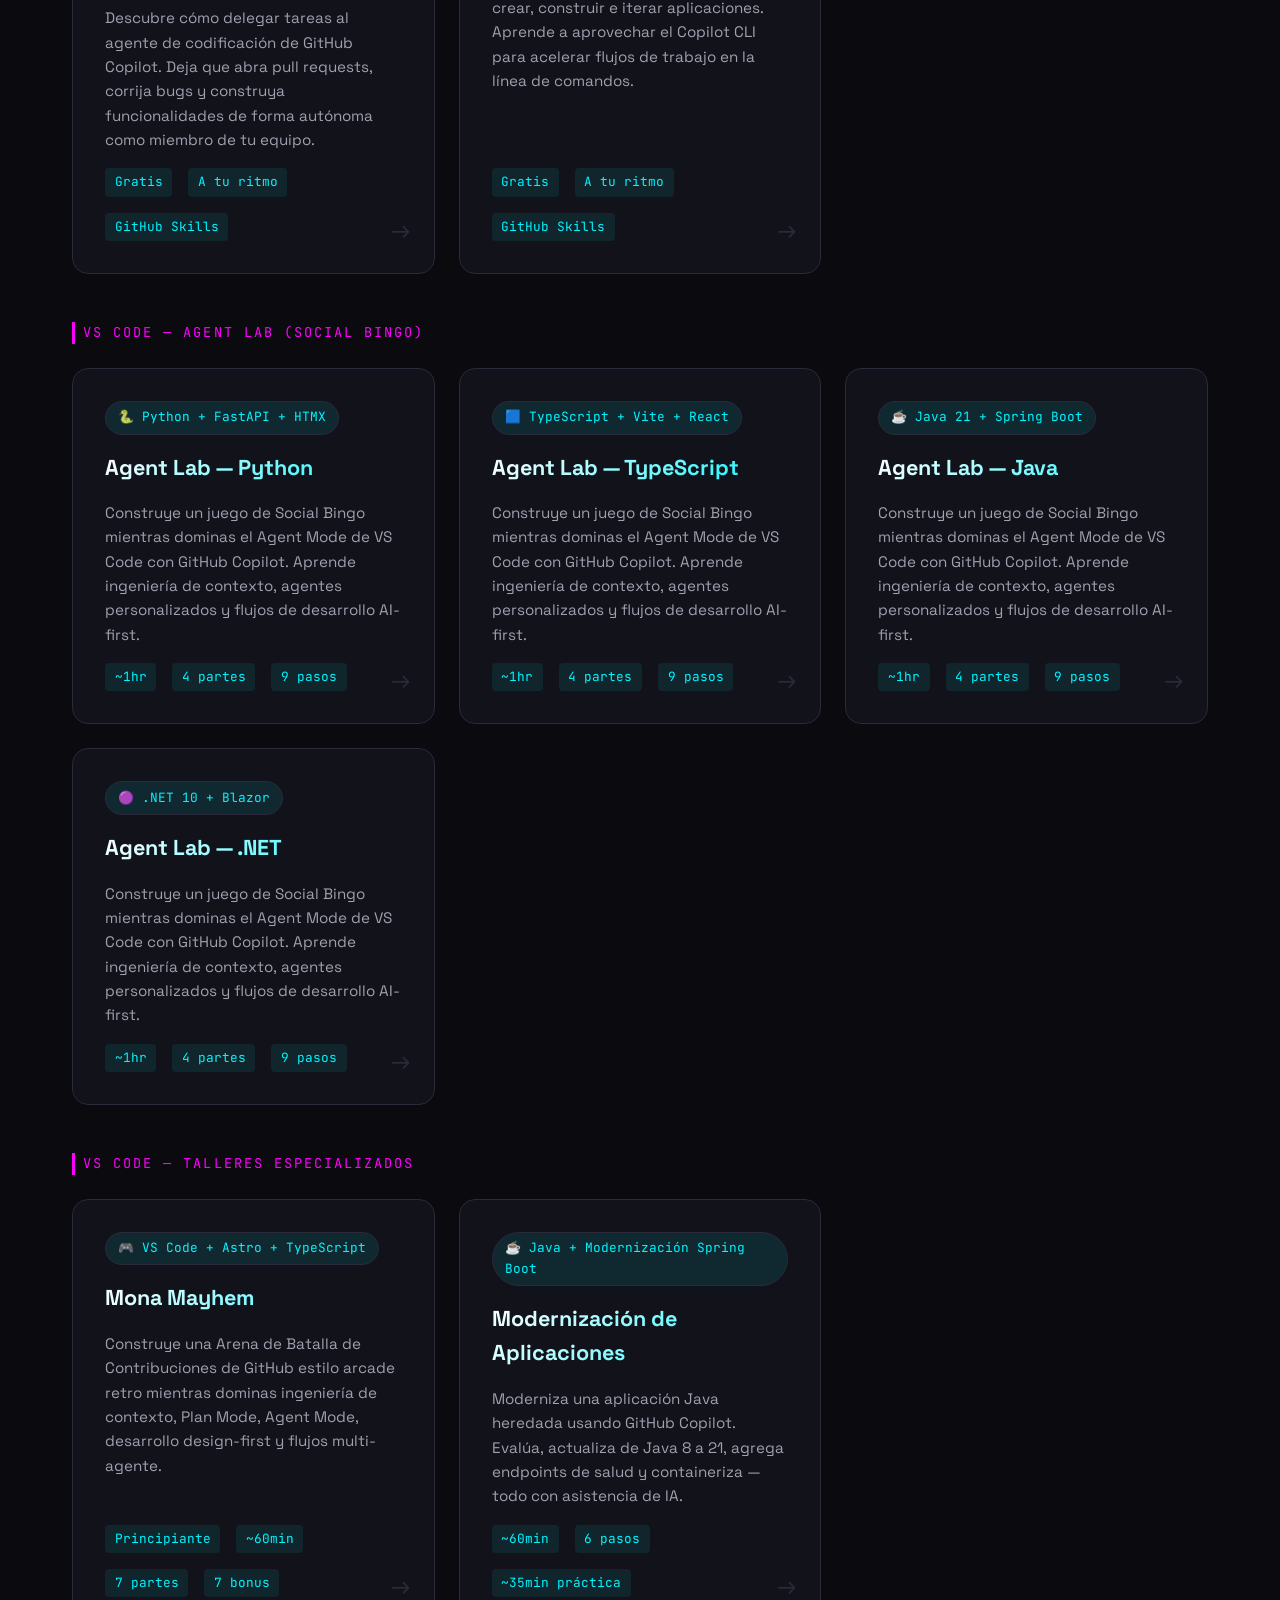
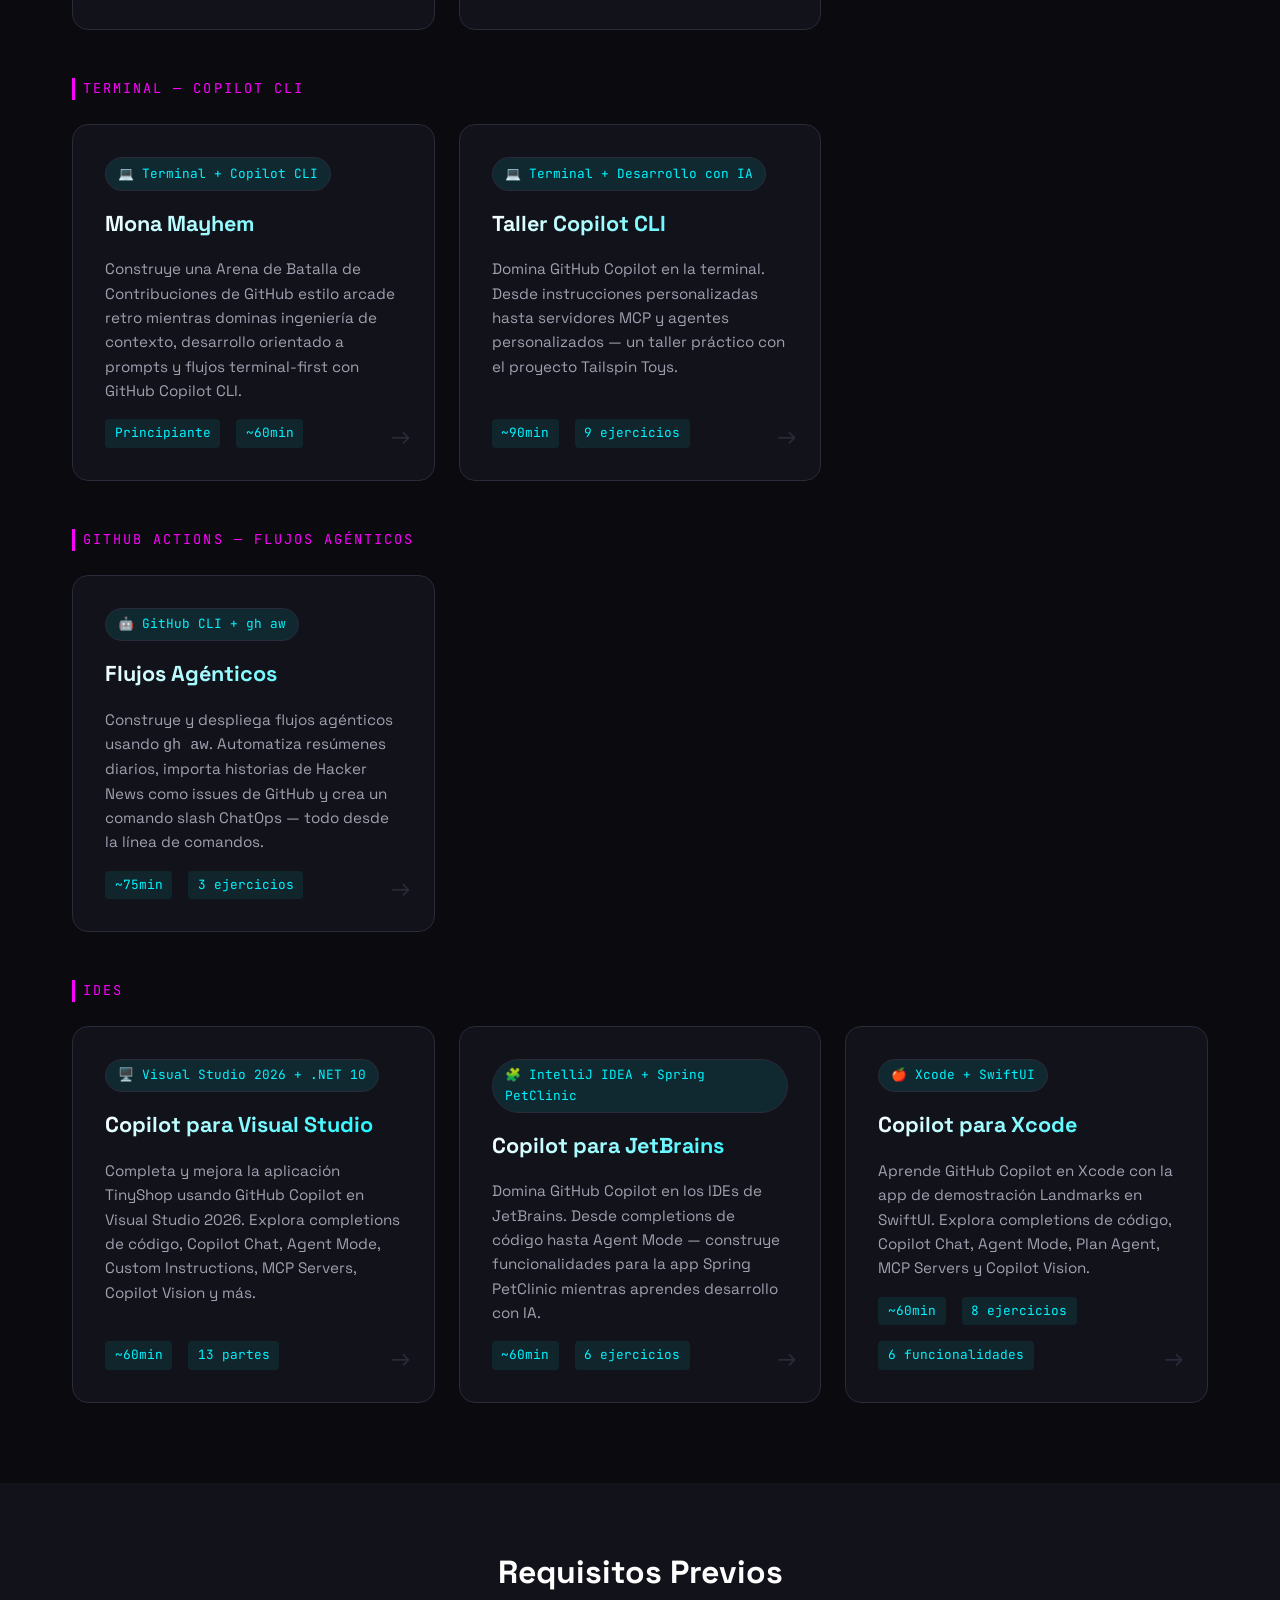
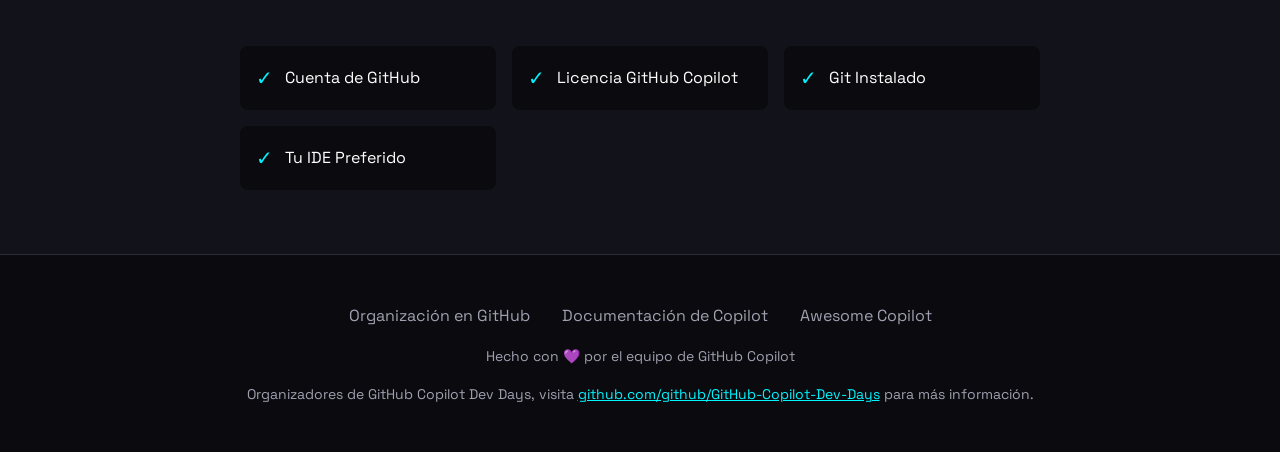
==== commit 7af46a6c: "Add 'Find an Event' CTA linking to luma.com/githubcopilotdevdays Added a prominent primary button in" ====
--- a/es/index.html
+++ b/es/index.html
@@ -70,7 +70,8 @@
             <h1>GitHub Copilot Dev Days</h1>
             <p class="hero-subtitle">Talleres prácticos para dominar GitHub Copilot en todos los IDEs, lenguajes y flujos de trabajo. Elige tu stack, construye algo real y mejora tus habilidades de desarrollo con IA.</p>
             <div class="hero-cta">
-                <a href="#workshops" class="btn btn-primary">🚀 Ver Talleres</a>
+                <a href="https://luma.com/githubcopilotdevdays" class="btn btn-primary" target="_blank">📍 Encuentra un Evento Cerca de Ti</a>
+                <a href="#workshops" class="btn btn-secondary">🚀 Ver Talleres</a>
                 <a href="https://github.com/copilot-dev-days" class="btn btn-secondary" target="_blank">
                     <svg width="16" height="16" viewBox="0 0 16 16" fill="currentColor"><path d="M8 0C3.58 0 0 3.58 0 8c0 3.54 2.29 6.53 5.47 7.59.4.07.55-.17.55-.38 0-.19-.01-.82-.01-1.49-2.01.37-2.53-.49-2.69-.94-.09-.23-.48-.94-.82-1.13-.28-.15-.68-.52-.01-.53.63-.01 1.08.58 1.23.82.72 1.21 1.87.87 2.33.66.07-.52.28-.87.51-1.07-1.78-.2-3.64-.89-3.64-3.95 0-.87.31-1.59.82-2.15-.08-.2-.36-1.02.08-2.12 0 0 .67-.21 2.2.82.64-.18 1.32-.27 2-.27.68 0 1.36.09 2 .27 1.53-1.04 2.2-.82 2.2-.82.44 1.1.16 1.92.08 2.12.51.56.82 1.27.82 2.15 0 3.07-1.87 3.75-3.65 3.95.29.25.54.73.54 1.48 0 1.07-.01 1.93-.01 2.2 0 .21.15.46.55.38A8.013 8.013 0 0016 8c0-4.42-3.58-8-8-8z"/></svg>
                     Org en GitHub
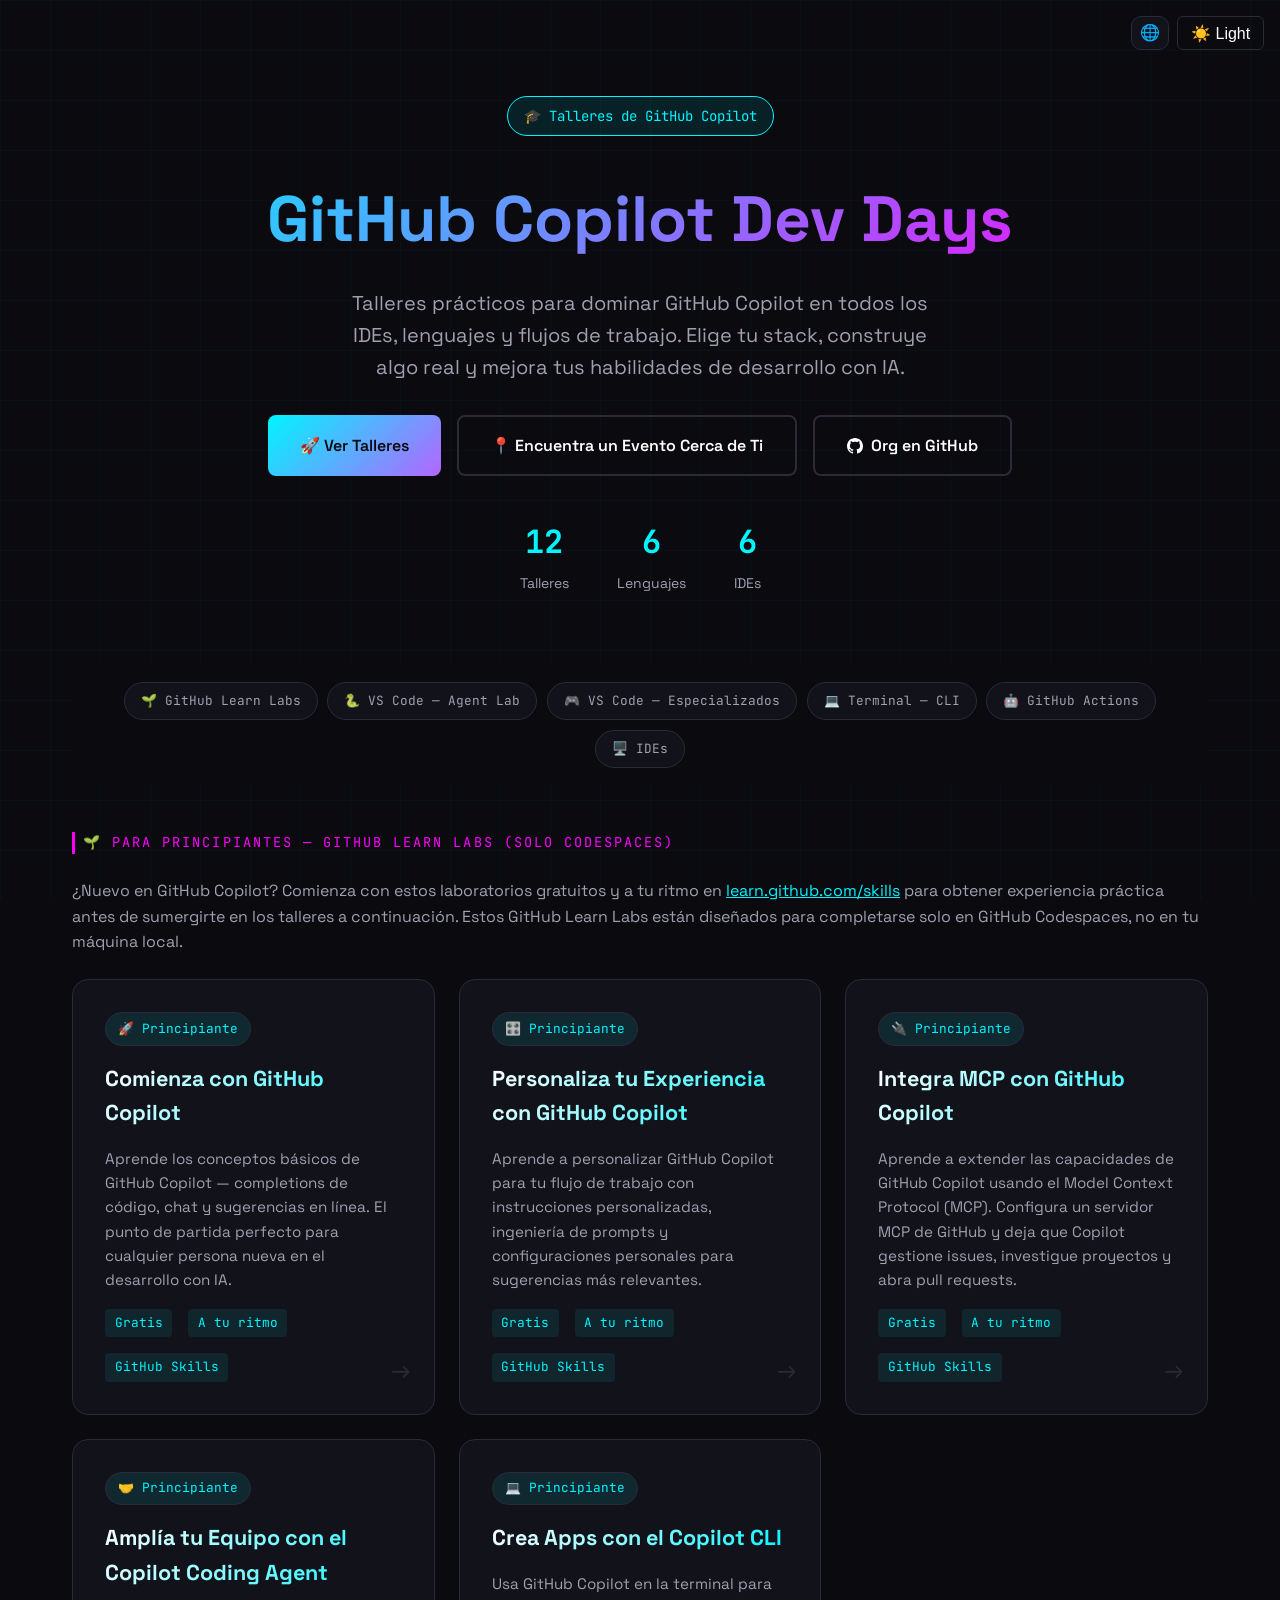
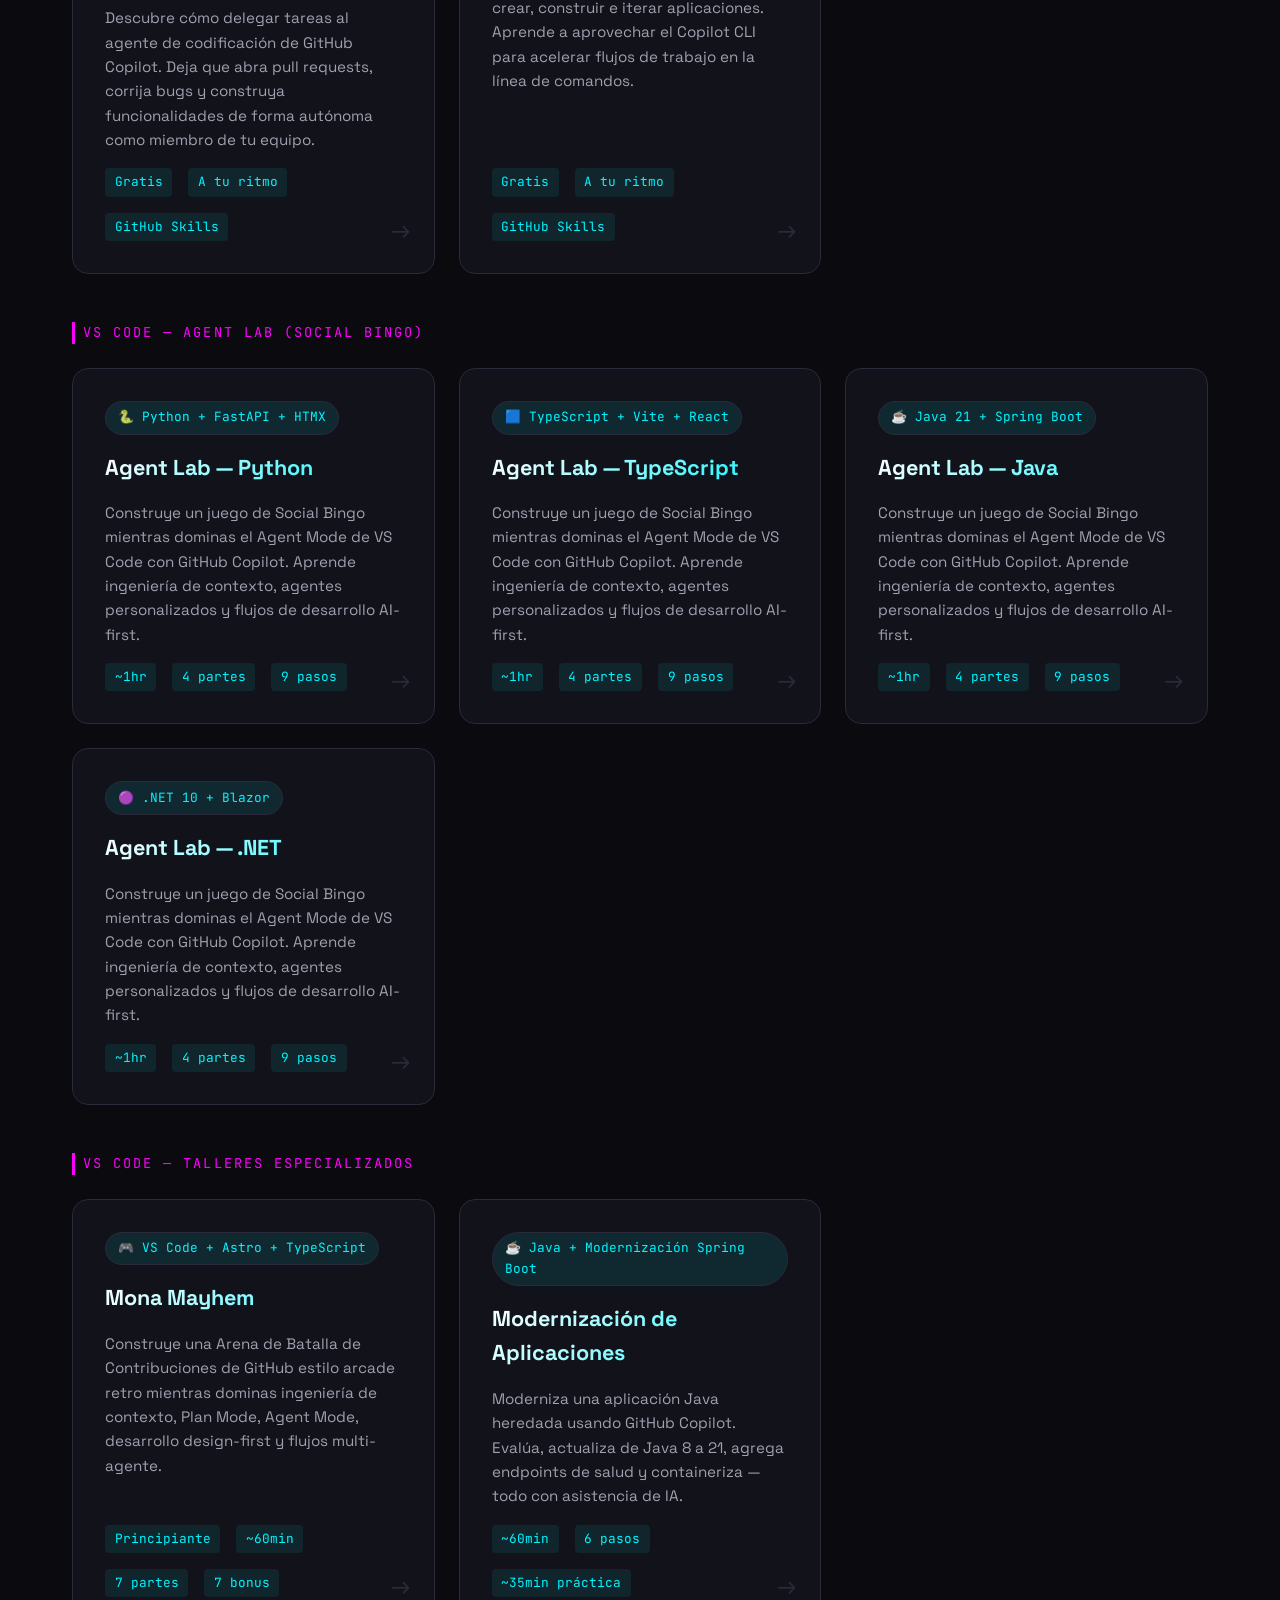
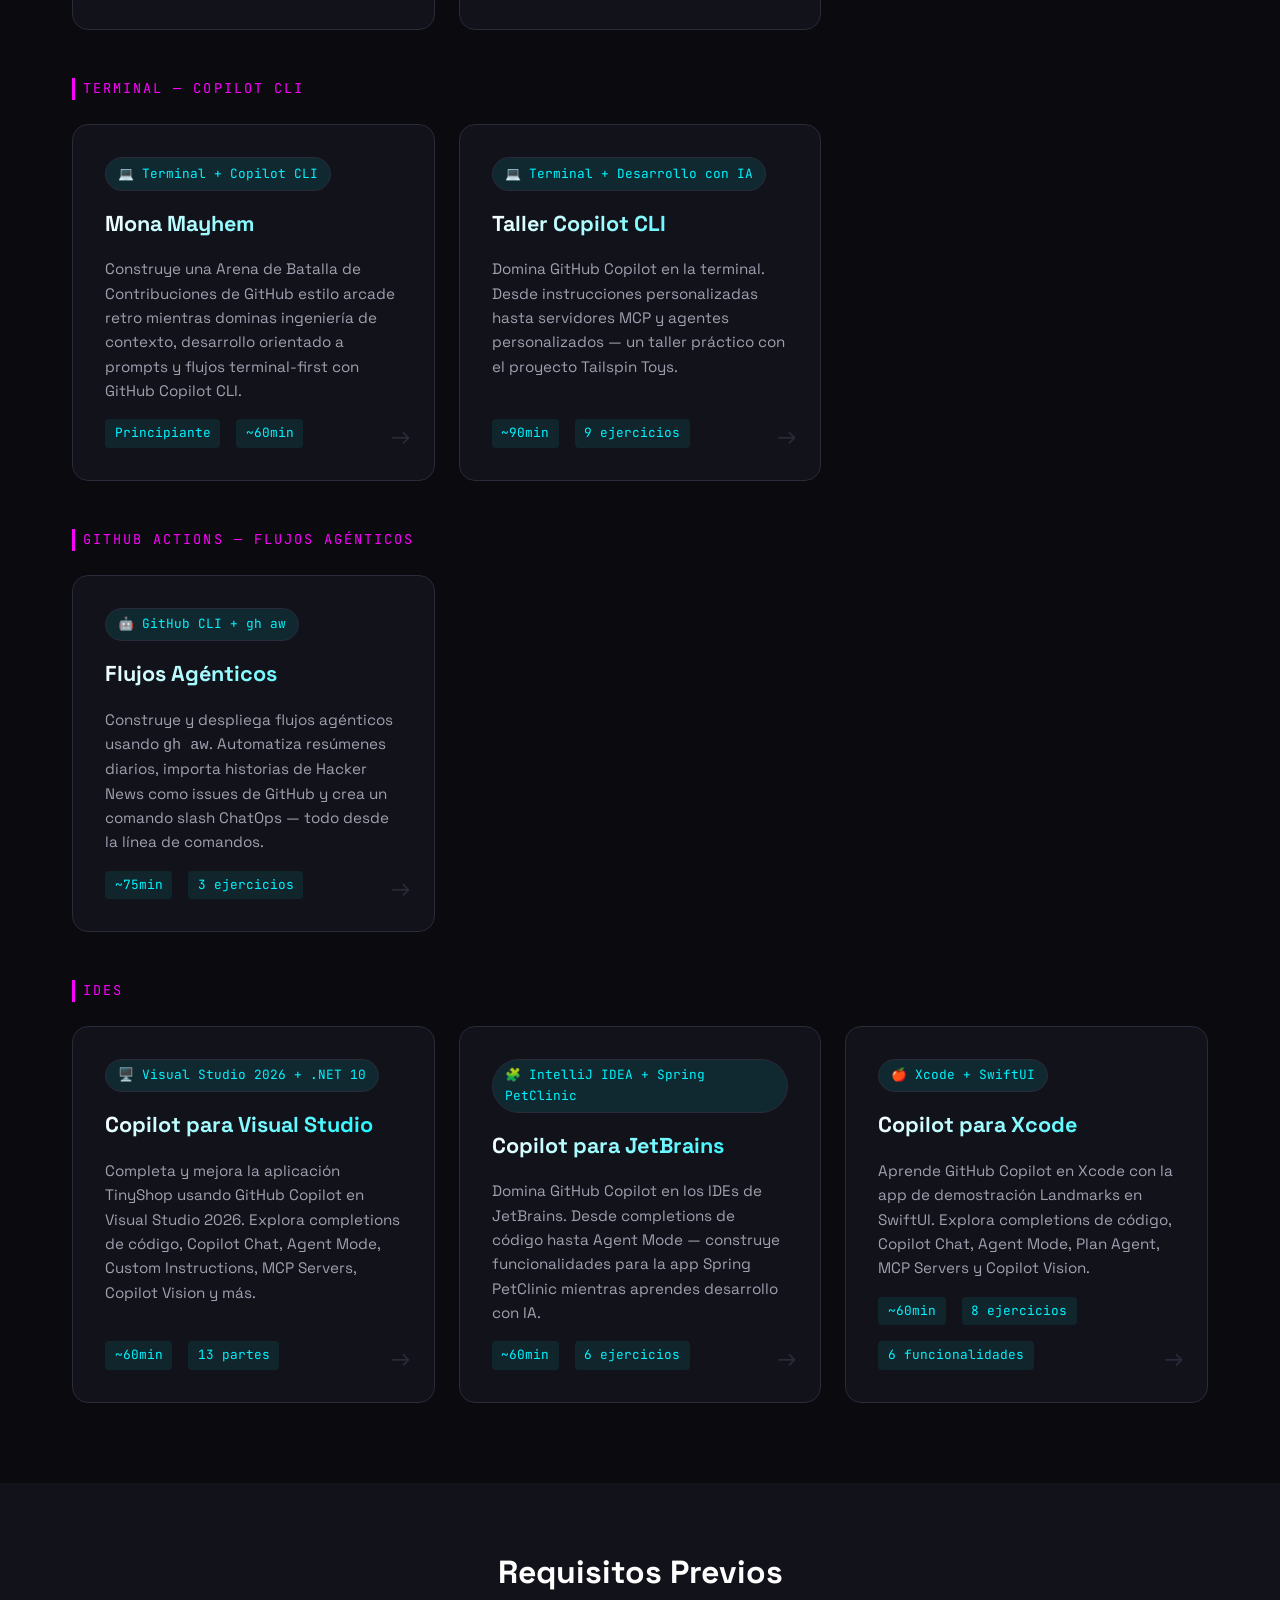
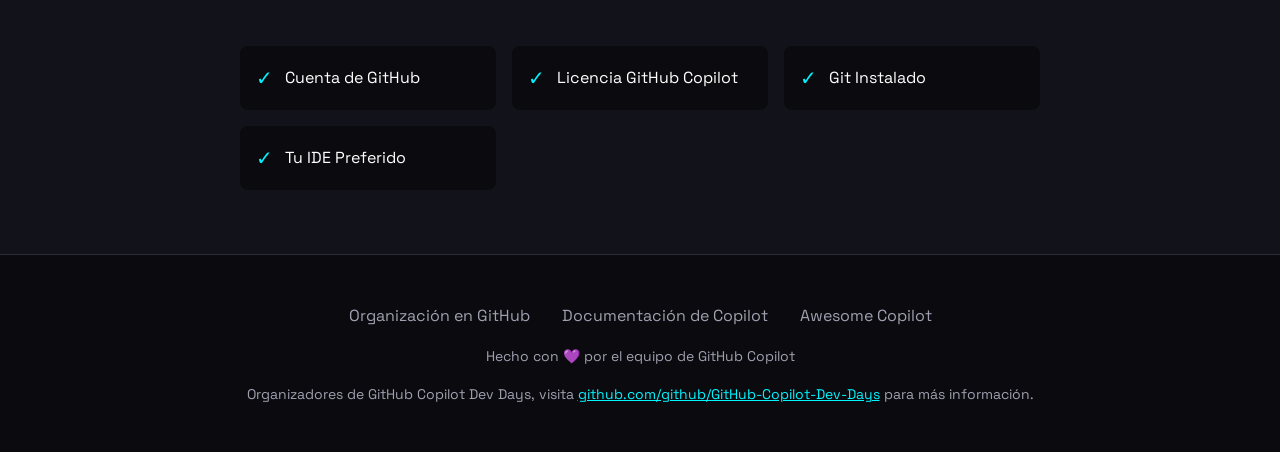
==== commit 5d464ac8: "Keep Browse Workshops as primary CTA, event link as secondary Co-authored-by: Copilot <223556219+Cop" ====
--- a/es/index.html
+++ b/es/index.html
@@ -70,8 +70,8 @@
             <h1>GitHub Copilot Dev Days</h1>
             <p class="hero-subtitle">Talleres prácticos para dominar GitHub Copilot en todos los IDEs, lenguajes y flujos de trabajo. Elige tu stack, construye algo real y mejora tus habilidades de desarrollo con IA.</p>
             <div class="hero-cta">
-                <a href="https://luma.com/githubcopilotdevdays" class="btn btn-primary" target="_blank">📍 Encuentra un Evento Cerca de Ti</a>
-                <a href="#workshops" class="btn btn-secondary">🚀 Ver Talleres</a>
+                <a href="#workshops" class="btn btn-primary">🚀 Ver Talleres</a>
+                <a href="https://luma.com/githubcopilotdevdays" class="btn btn-secondary" target="_blank">📍 Encuentra un Evento Cerca de Ti</a>
                 <a href="https://github.com/copilot-dev-days" class="btn btn-secondary" target="_blank">
                     <svg width="16" height="16" viewBox="0 0 16 16" fill="currentColor"><path d="M8 0C3.58 0 0 3.58 0 8c0 3.54 2.29 6.53 5.47 7.59.4.07.55-.17.55-.38 0-.19-.01-.82-.01-1.49-2.01.37-2.53-.49-2.69-.94-.09-.23-.48-.94-.82-1.13-.28-.15-.68-.52-.01-.53.63-.01 1.08.58 1.23.82.72 1.21 1.87.87 2.33.66.07-.52.28-.87.51-1.07-1.78-.2-3.64-.89-3.64-3.95 0-.87.31-1.59.82-2.15-.08-.2-.36-1.02.08-2.12 0 0 .67-.21 2.2.82.64-.18 1.32-.27 2-.27.68 0 1.36.09 2 .27 1.53-1.04 2.2-.82 2.2-.82.44 1.1.16 1.92.08 2.12.51.56.82 1.27.82 2.15 0 3.07-1.87 3.75-3.65 3.95.29.25.54.73.54 1.48 0 1.07-.01 1.93-.01 2.2 0 .21.15.46.55.38A8.013 8.013 0 0016 8c0-4.42-3.58-8-8-8z"/></svg>
                     Org en GitHub
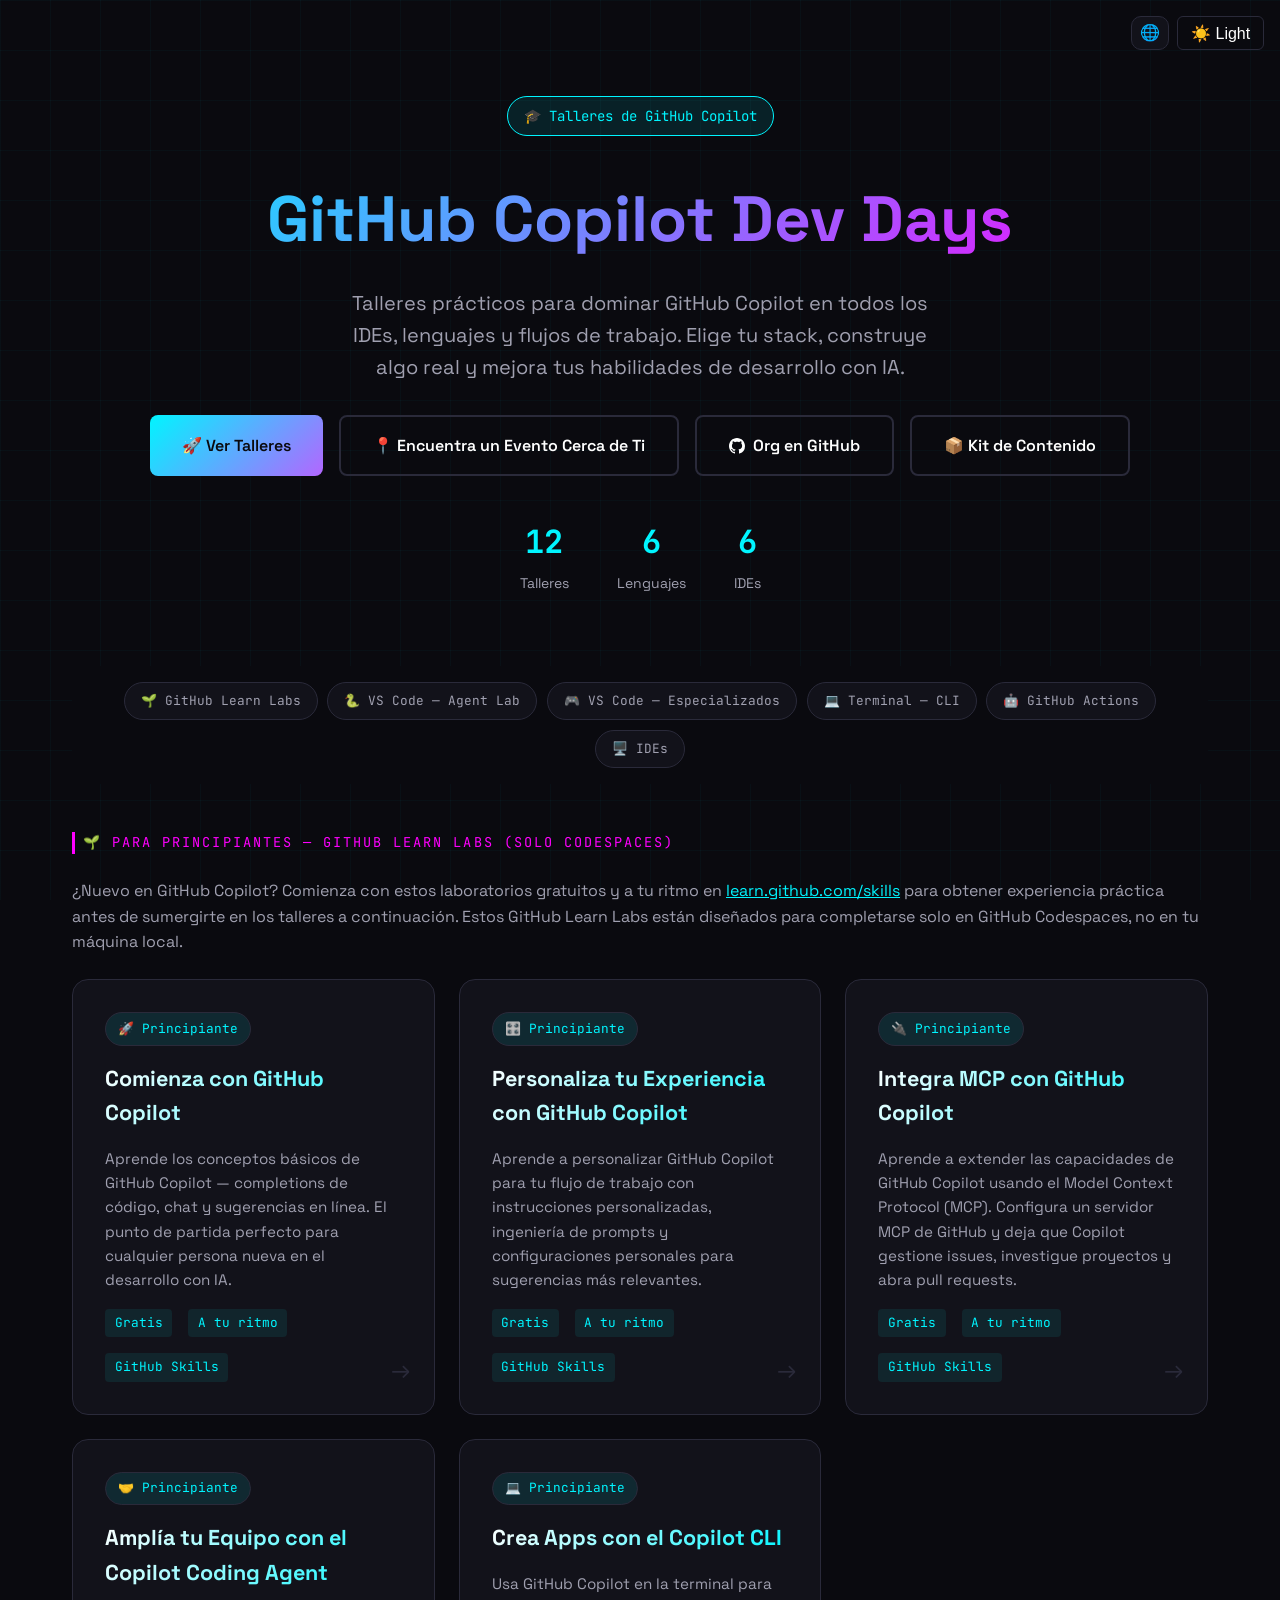
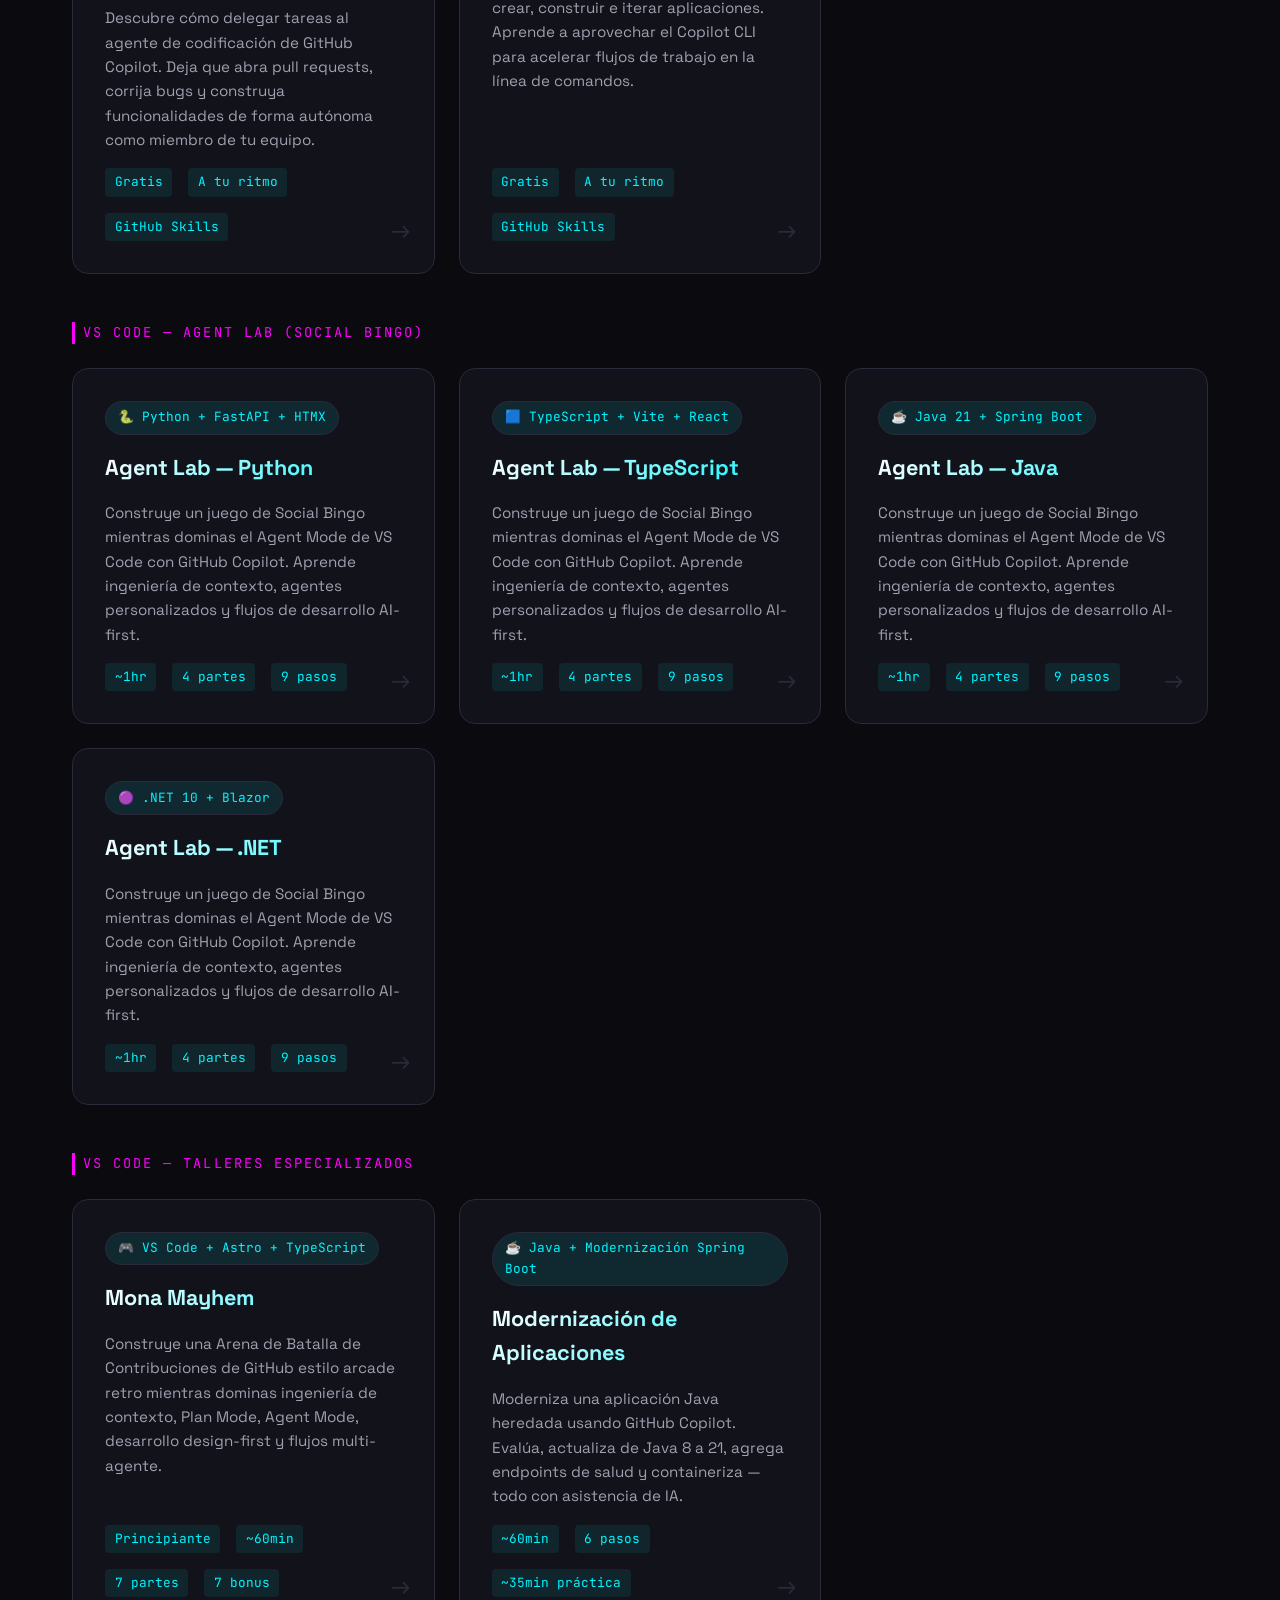
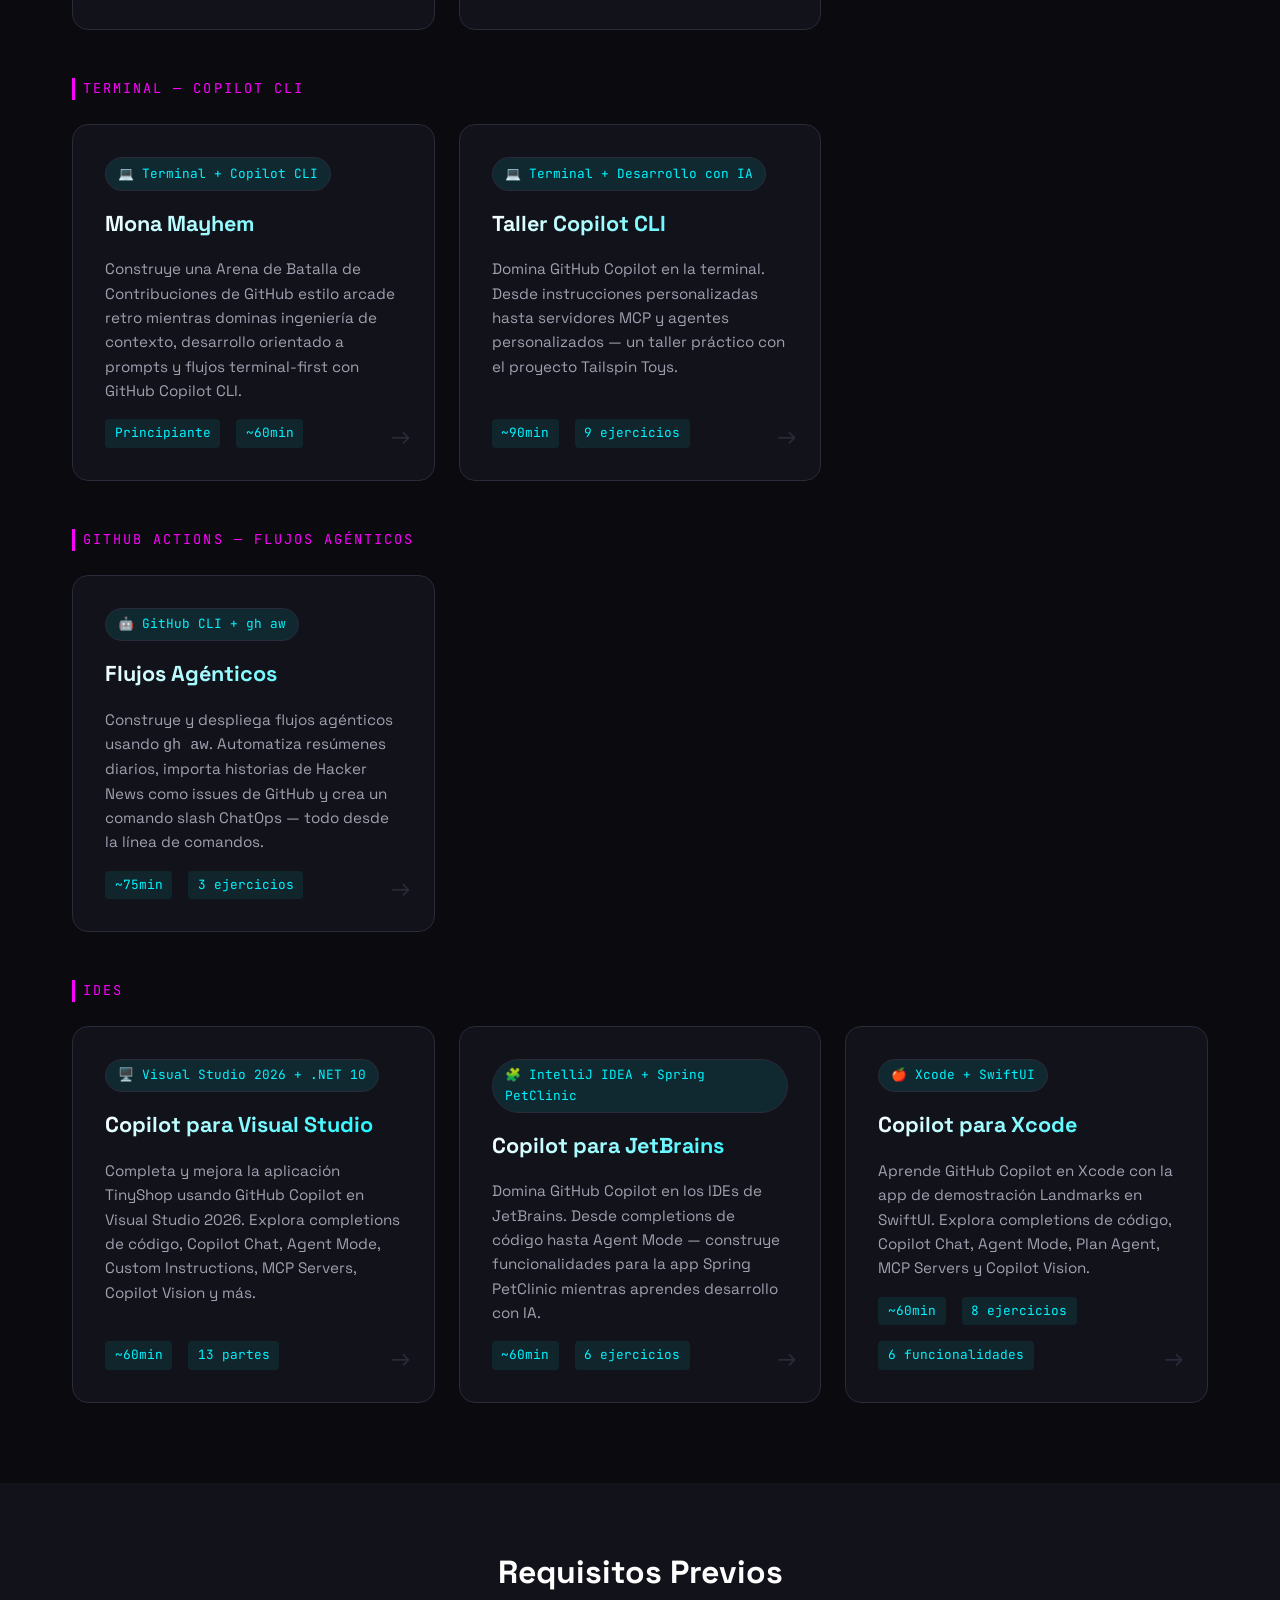
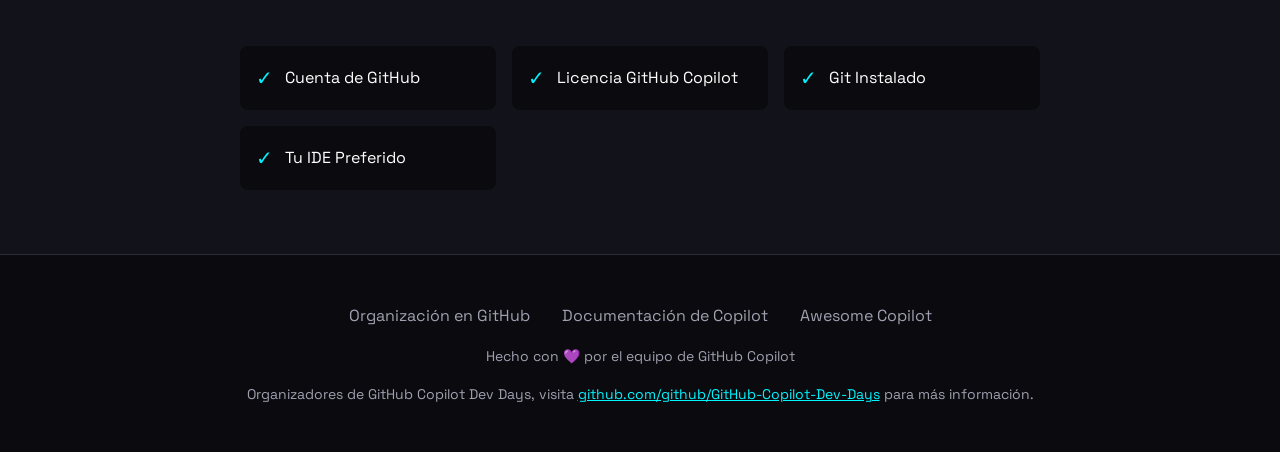
==== commit e3dcb466: "Add Content Kit button linking to slide decks repository Add a new hero CTA button across all locale" ====
--- a/es/index.html
+++ b/es/index.html
@@ -76,6 +76,7 @@
                     <svg width="16" height="16" viewBox="0 0 16 16" fill="currentColor"><path d="M8 0C3.58 0 0 3.58 0 8c0 3.54 2.29 6.53 5.47 7.59.4.07.55-.17.55-.38 0-.19-.01-.82-.01-1.49-2.01.37-2.53-.49-2.69-.94-.09-.23-.48-.94-.82-1.13-.28-.15-.68-.52-.01-.53.63-.01 1.08.58 1.23.82.72 1.21 1.87.87 2.33.66.07-.52.28-.87.51-1.07-1.78-.2-3.64-.89-3.64-3.95 0-.87.31-1.59.82-2.15-.08-.2-.36-1.02.08-2.12 0 0 .67-.21 2.2.82.64-.18 1.32-.27 2-.27.68 0 1.36.09 2 .27 1.53-1.04 2.2-.82 2.2-.82.44 1.1.16 1.92.08 2.12.51.56.82 1.27.82 2.15 0 3.07-1.87 3.75-3.65 3.95.29.25.54.73.54 1.48 0 1.07-.01 1.93-.01 2.2 0 .21.15.46.55.38A8.013 8.013 0 0016 8c0-4.42-3.58-8-8-8z"/></svg>
                     Org en GitHub
                 </a>
+                <a href="https://github.com/github/GitHub-Copilot-Dev-Days" class="btn btn-secondary" target="_blank">📦 Kit de Contenido</a>
             </div>
             <div class="stats">
                 <div class="stat">
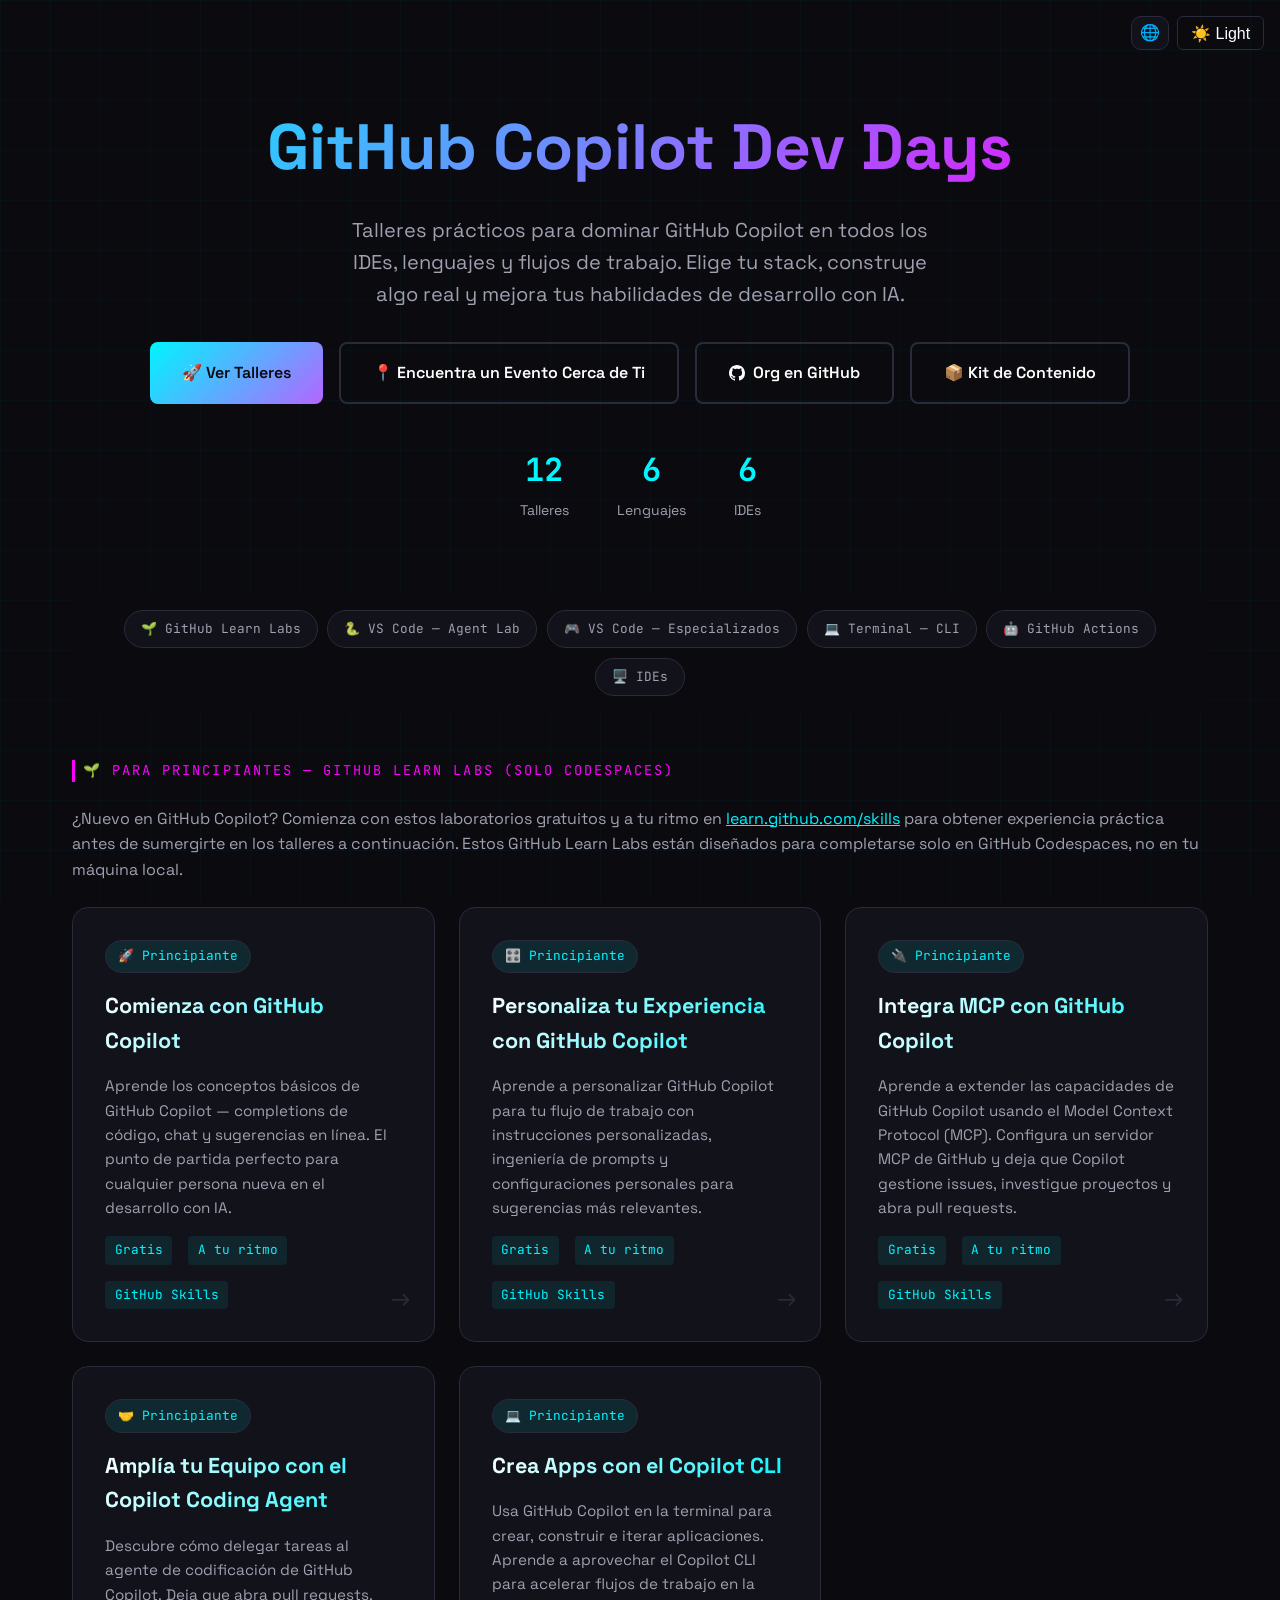
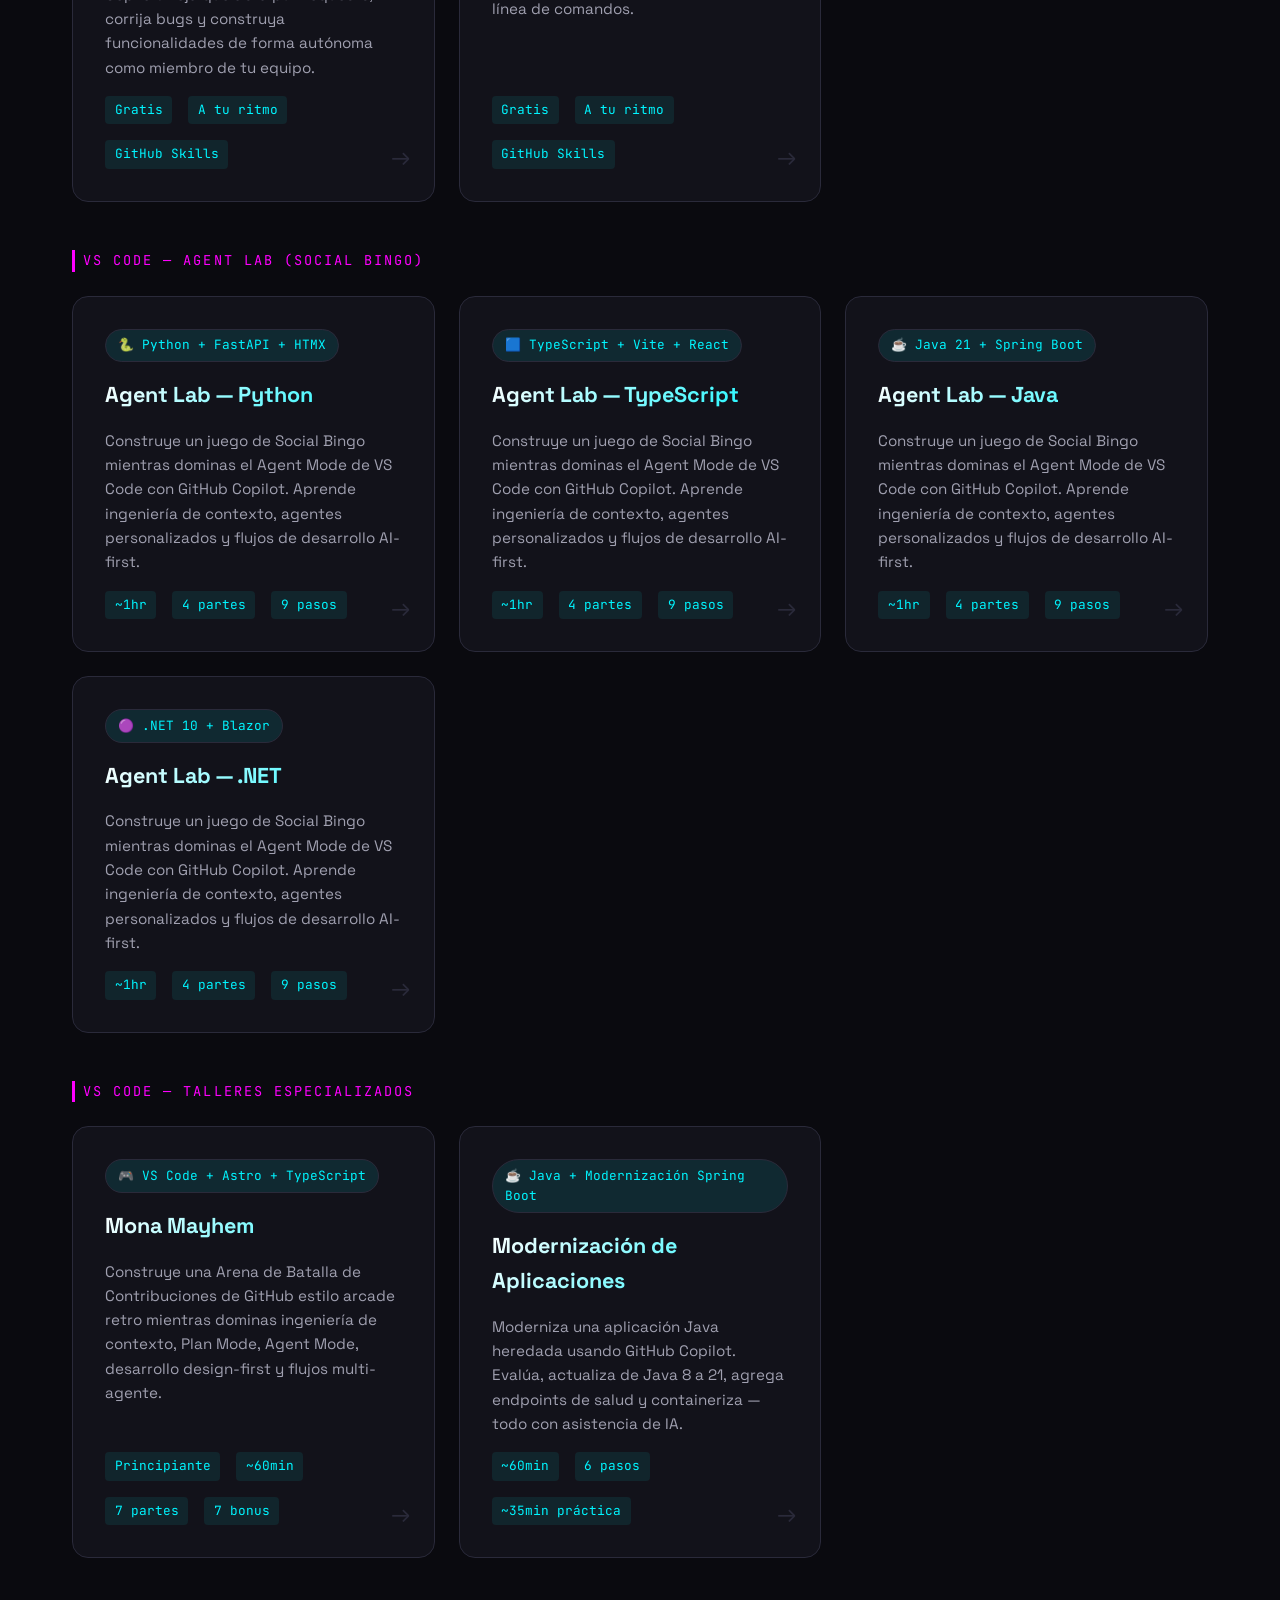
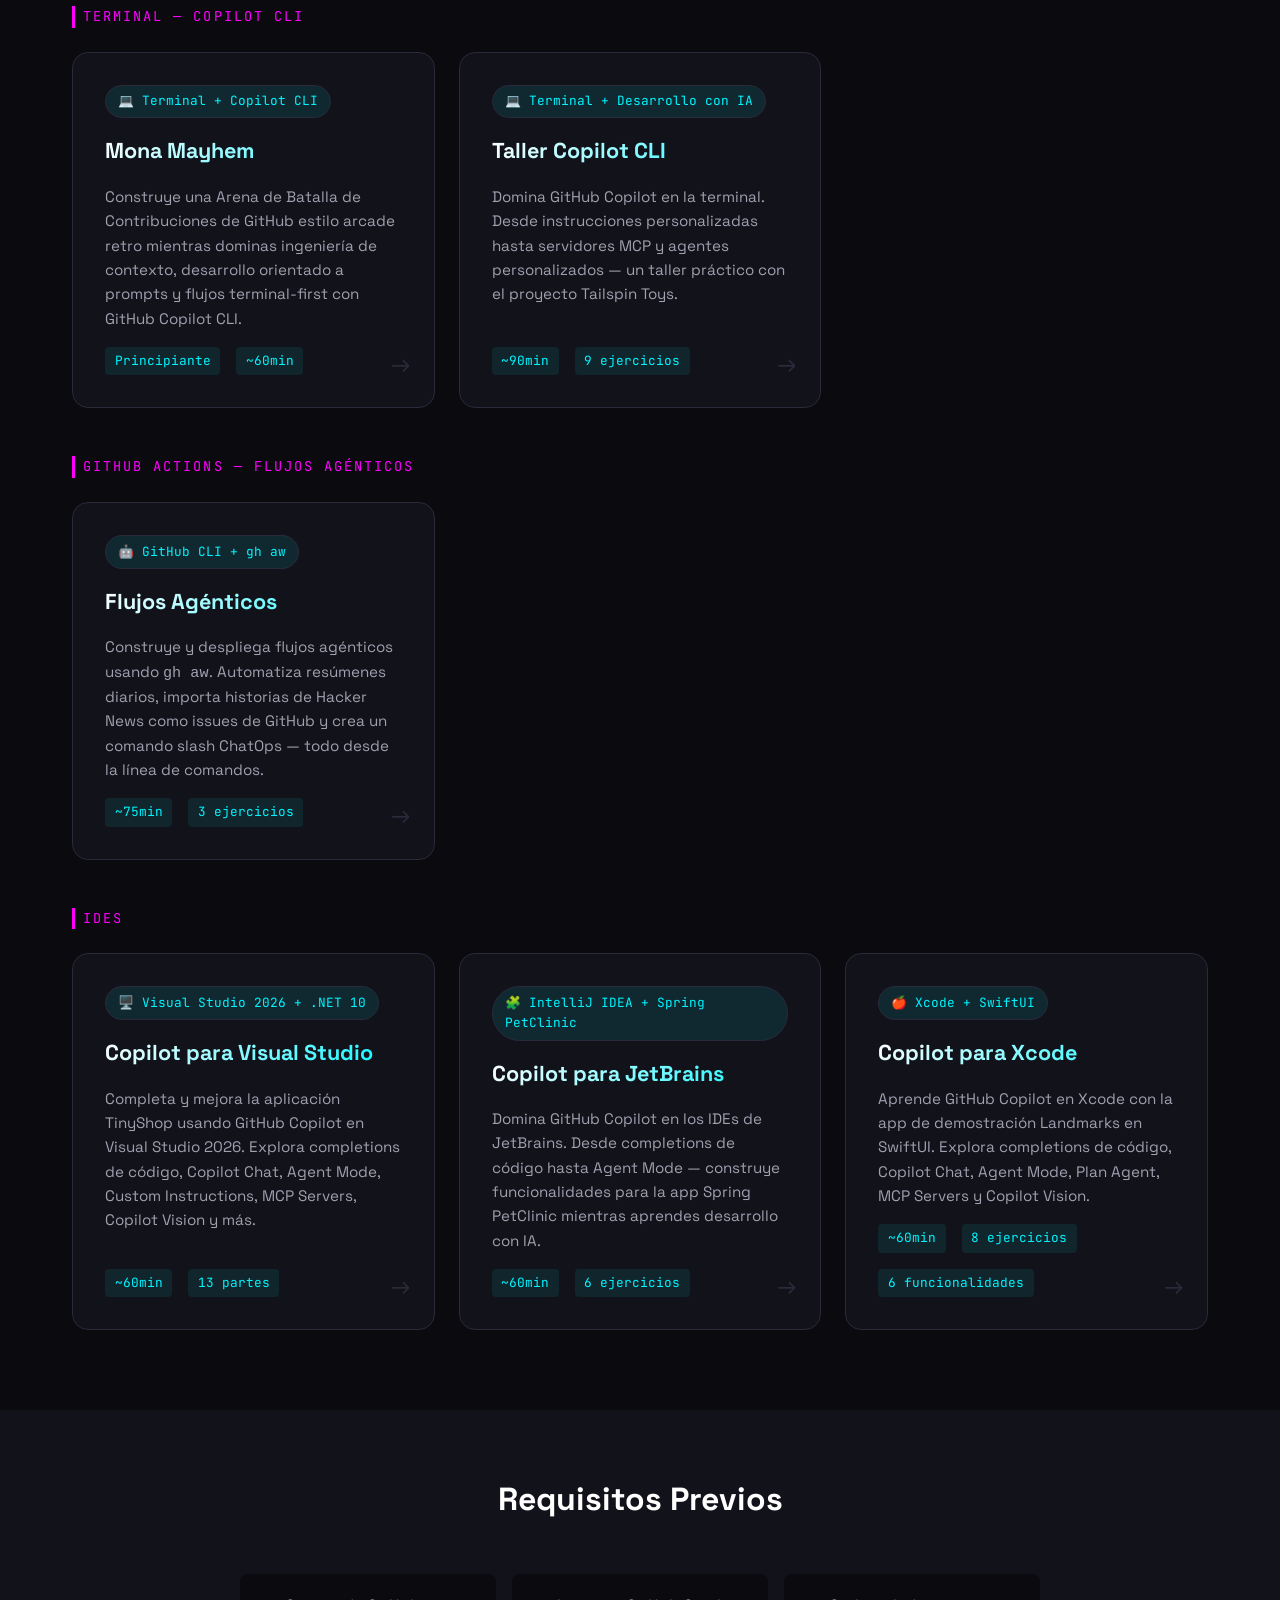
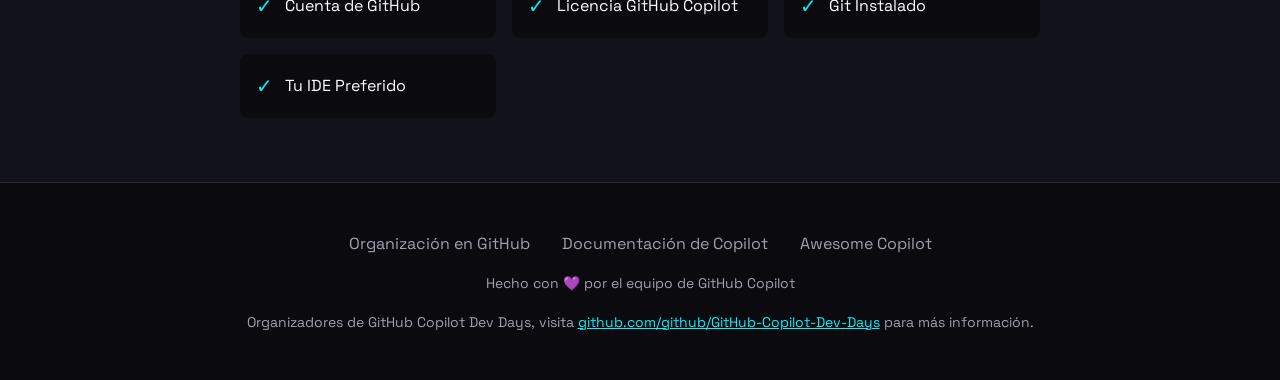
==== commit 7034e67e: "Remove GitHub Copilot Workshops hero badge from all pages Removed the hero-badge element from the En" ====
--- a/es/index.html
+++ b/es/index.html
@@ -66,7 +66,6 @@
 
     <section class="hero">
         <div class="container">
-            <div class="hero-badge">🎓 Talleres de GitHub Copilot</div>
             <h1>GitHub Copilot Dev Days</h1>
             <p class="hero-subtitle">Talleres prácticos para dominar GitHub Copilot en todos los IDEs, lenguajes y flujos de trabajo. Elige tu stack, construye algo real y mejora tus habilidades de desarrollo con IA.</p>
             <div class="hero-cta">
